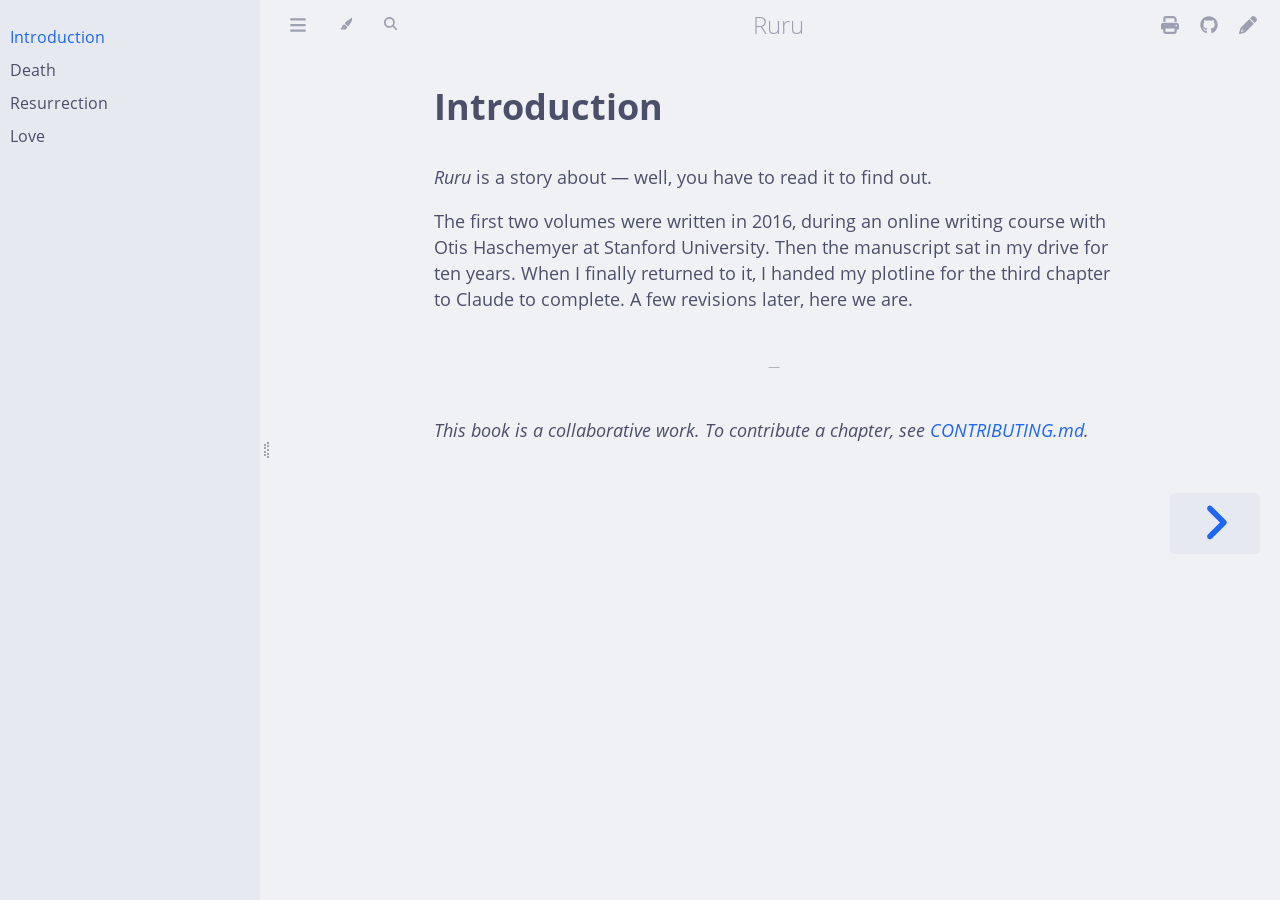
==== index.html @ 87d6f7c5 "deploy: f90e34acd5d68b98cb6a30fff633717a857405fe" ====
<!DOCTYPE HTML>
<html lang="en" class="latte sidebar-visible" dir="ltr">
    <head>
        <!-- Book generated using mdBook -->
        <meta charset="UTF-8">
        <title>Introduction - Ruru</title>


        <!-- Custom HTML head -->

        <meta name="description" content="">
        <meta name="viewport" content="width=device-width, initial-scale=1">
        <meta name="theme-color" content="#ffffff">

        <link rel="icon" href="favicon-de23e50b.svg">
        <link rel="shortcut icon" href="favicon-8114d1fc.png">
        <link rel="stylesheet" href="css/variables-8adf115d.css">
        <link rel="stylesheet" href="css/general-2459343d.css">
        <link rel="stylesheet" href="css/chrome-ae938929.css">
        <link rel="stylesheet" href="css/print-9e4910d8.css" media="print">

        <!-- Fonts -->
        <link rel="stylesheet" href="fonts/fonts-9644e21d.css">

        <!-- Highlight.js Stylesheets -->
        <link rel="stylesheet" id="mdbook-highlight-css" href="highlight-493f70e1.css">
        <link rel="stylesheet" id="mdbook-tomorrow-night-css" href="tomorrow-night-4c0ae647.css">
        <link rel="stylesheet" id="mdbook-ayu-highlight-css" href="ayu-highlight-3fdfc3ac.css">

        <!-- Custom theme stylesheets -->
        <link rel="stylesheet" href="theme/catppuccin-e08be6a9.css">
        <link rel="stylesheet" href="theme/custom-34d95c04.css">


        <!-- Provide site root and default themes to javascript -->
        <script>
            const path_to_root = "";
            const default_light_theme = "latte";
            const default_dark_theme = "macchiato";
            window.path_to_searchindex_js = "searchindex-35a33f25.js";
        </script>
        <!-- Start loading toc.js asap -->
        <script src="toc-f40bea7d.js"></script>
    </head>
    <body>
    <div id="mdbook-help-container">
        <div id="mdbook-help-popup">
            <h2 class="mdbook-help-title">Keyboard shortcuts</h2>
            <div>
                <p>Press <kbd>←</kbd> or <kbd>→</kbd> to navigate between chapters</p>
                <p>Press <kbd>S</kbd> or <kbd>/</kbd> to search in the book</p>
                <p>Press <kbd>?</kbd> to show this help</p>
                <p>Press <kbd>Esc</kbd> to hide this help</p>
            </div>
        </div>
    </div>
    <div id="mdbook-body-container">
        <!-- Work around some values being stored in localStorage wrapped in quotes -->
        <script>
            try {
                let theme = localStorage.getItem('mdbook-theme');
                let sidebar = localStorage.getItem('mdbook-sidebar');

                if (theme.startsWith('"') && theme.endsWith('"')) {
                    localStorage.setItem('mdbook-theme', theme.slice(1, theme.length - 1));
                }

                if (sidebar.startsWith('"') && sidebar.endsWith('"')) {
                    localStorage.setItem('mdbook-sidebar', sidebar.slice(1, sidebar.length - 1));
                }
            } catch (e) { }
        </script>

        <!-- Set the theme before any content is loaded, prevents flash -->
        <script>
            const default_theme = window.matchMedia("(prefers-color-scheme: dark)").matches ? default_dark_theme : default_light_theme;
            let theme;
            try { theme = localStorage.getItem('mdbook-theme'); } catch(e) { }
            if (theme === null || theme === undefined) { theme = default_theme; }
            const html = document.documentElement;
            html.classList.remove('latte')
            html.classList.add(theme);
            html.classList.add("js");
        </script>

        <input type="checkbox" id="mdbook-sidebar-toggle-anchor" class="hidden">

        <!-- Hide / unhide sidebar before it is displayed -->
        <script>
            let sidebar = null;
            const sidebar_toggle = document.getElementById("mdbook-sidebar-toggle-anchor");
            if (document.body.clientWidth >= 1080) {
                try { sidebar = localStorage.getItem('mdbook-sidebar'); } catch(e) { }
                sidebar = sidebar || 'visible';
            } else {
                sidebar = 'hidden';
                sidebar_toggle.checked = false;
            }
            if (sidebar === 'visible') {
                sidebar_toggle.checked = true;
            } else {
                html.classList.remove('sidebar-visible');
            }
        </script>

        <nav id="mdbook-sidebar" class="sidebar" aria-label="Table of contents">
            <!-- populated by js -->
            <mdbook-sidebar-scrollbox class="sidebar-scrollbox"></mdbook-sidebar-scrollbox>
            <noscript>
                <iframe class="sidebar-iframe-outer" src="toc.html"></iframe>
            </noscript>
            <div id="mdbook-sidebar-resize-handle" class="sidebar-resize-handle">
                <div class="sidebar-resize-indicator"></div>
            </div>
        </nav>

        <div id="mdbook-page-wrapper" class="page-wrapper">

            <div class="page">
                <div id="mdbook-menu-bar-hover-placeholder"></div>
                <div id="mdbook-menu-bar" class="menu-bar sticky">
                    <div class="left-buttons">
                        <label id="mdbook-sidebar-toggle" class="icon-button" for="mdbook-sidebar-toggle-anchor" title="Toggle Table of Contents" aria-label="Toggle Table of Contents" aria-controls="mdbook-sidebar">
                            <span class=fa-svg><svg xmlns="http://www.w3.org/2000/svg" viewBox="0 0 448 512"><!--! Font Awesome Free 6.2.0 by @fontawesome - https://fontawesome.com License - https://fontawesome.com/license/free (Icons: CC BY 4.0, Fonts: SIL OFL 1.1, Code: MIT License) Copyright 2022 Fonticons, Inc. --><path d="M0 96C0 78.3 14.3 64 32 64H416c17.7 0 32 14.3 32 32s-14.3 32-32 32H32C14.3 128 0 113.7 0 96zM0 256c0-17.7 14.3-32 32-32H416c17.7 0 32 14.3 32 32s-14.3 32-32 32H32c-17.7 0-32-14.3-32-32zM448 416c0 17.7-14.3 32-32 32H32c-17.7 0-32-14.3-32-32s14.3-32 32-32H416c17.7 0 32 14.3 32 32z"/></svg></span>
                        </label>
                        <button id="mdbook-theme-toggle" class="icon-button" type="button" title="Change theme" aria-label="Change theme" aria-haspopup="true" aria-expanded="false" aria-controls="mdbook-theme-list">
                            <span class=fa-svg><svg xmlns="http://www.w3.org/2000/svg" viewBox="0 0 576 512"><!--! Font Awesome Free 6.2.0 by @fontawesome - https://fontawesome.com License - https://fontawesome.com/license/free (Icons: CC BY 4.0, Fonts: SIL OFL 1.1, Code: MIT License) Copyright 2022 Fonticons, Inc. --><path d="M371.3 367.1c27.3-3.9 51.9-19.4 67.2-42.9L600.2 74.1c12.6-19.5 9.4-45.3-7.6-61.2S549.7-4.4 531.1 9.6L294.4 187.2c-24 18-38.2 46.1-38.4 76.1L371.3 367.1zm-19.6 25.4l-116-104.4C175.9 290.3 128 339.6 128 400c0 3.9 .2 7.8 .6 11.6c1.8 17.5-10.2 36.4-27.8 36.4H96c-17.7 0-32 14.3-32 32s14.3 32 32 32H240c61.9 0 112-50.1 112-112c0-2.5-.1-5-.2-7.5z"/></svg></span>
                        </button>
                        <ul id="mdbook-theme-list" class="theme-popup" aria-label="Themes" role="menu">
                            <li role="none"><button role="menuitem" class="theme" id="mdbook-theme-default_theme">Auto</button></li>
                            <li role="none"><button role="menuitem" class="theme" id="mdbook-theme-light">Light</button></li>
                            <li role="none"><button role="menuitem" class="theme" id="mdbook-theme-rust">Rust</button></li>
                            <li role="none"><button role="menuitem" class="theme" id="mdbook-theme-coal">Coal</button></li>
                            <li role="none"><button role="menuitem" class="theme" id="mdbook-theme-navy">Navy</button></li>
                            <li role="none"><button role="menuitem" class="theme" id="mdbook-theme-ayu">Ayu</button></li>
                        </ul>
                        <button id="mdbook-search-toggle" class="icon-button" type="button" title="Search (`/`)" aria-label="Toggle Searchbar" aria-expanded="false" aria-keyshortcuts="/ s" aria-controls="mdbook-searchbar">
                            <span class=fa-svg><svg xmlns="http://www.w3.org/2000/svg" viewBox="0 0 512 512"><!--! Font Awesome Free 6.2.0 by @fontawesome - https://fontawesome.com License - https://fontawesome.com/license/free (Icons: CC BY 4.0, Fonts: SIL OFL 1.1, Code: MIT License) Copyright 2022 Fonticons, Inc. --><path d="M416 208c0 45.9-14.9 88.3-40 122.7L502.6 457.4c12.5 12.5 12.5 32.8 0 45.3s-32.8 12.5-45.3 0L330.7 376c-34.4 25.2-76.8 40-122.7 40C93.1 416 0 322.9 0 208S93.1 0 208 0S416 93.1 416 208zM208 352c79.5 0 144-64.5 144-144s-64.5-144-144-144S64 128.5 64 208s64.5 144 144 144z"/></svg></span>
                        </button>
                    </div>

                    <h1 class="menu-title">Ruru</h1>

                    <div class="right-buttons">
                        <a href="print.html" title="Print this book" aria-label="Print this book">
                            <span class=fa-svg id="print-button"><svg xmlns="http://www.w3.org/2000/svg" viewBox="0 0 512 512"><!--! Font Awesome Free 6.2.0 by @fontawesome - https://fontawesome.com License - https://fontawesome.com/license/free (Icons: CC BY 4.0, Fonts: SIL OFL 1.1, Code: MIT License) Copyright 2022 Fonticons, Inc. --><path d="M128 0C92.7 0 64 28.7 64 64v96h64V64H354.7L384 93.3V160h64V93.3c0-17-6.7-33.3-18.7-45.3L400 18.7C388 6.7 371.7 0 354.7 0H128zM384 352v32 64H128V384 368 352H384zm64 32h32c17.7 0 32-14.3 32-32V256c0-35.3-28.7-64-64-64H64c-35.3 0-64 28.7-64 64v96c0 17.7 14.3 32 32 32H64v64c0 35.3 28.7 64 64 64H384c35.3 0 64-28.7 64-64V384zm-16-88c-13.3 0-24-10.7-24-24s10.7-24 24-24s24 10.7 24 24s-10.7 24-24 24z"/></svg></span>
                        </a>
                        <a href="https://github.com/qablet/ruru" title="Git repository" aria-label="Git repository">
                            <span class=fa-svg><svg xmlns="http://www.w3.org/2000/svg" viewBox="0 0 496 512"><!--! Font Awesome Free 6.2.0 by @fontawesome - https://fontawesome.com License - https://fontawesome.com/license/free (Icons: CC BY 4.0, Fonts: SIL OFL 1.1, Code: MIT License) Copyright 2022 Fonticons, Inc. --><path d="M165.9 397.4c0 2-2.3 3.6-5.2 3.6-3.3.3-5.6-1.3-5.6-3.6 0-2 2.3-3.6 5.2-3.6 3-.3 5.6 1.3 5.6 3.6zm-31.1-4.5c-.7 2 1.3 4.3 4.3 4.9 2.6 1 5.6 0 6.2-2s-1.3-4.3-4.3-5.2c-2.6-.7-5.5.3-6.2 2.3zm44.2-1.7c-2.9.7-4.9 2.6-4.6 4.9.3 2 2.9 3.3 5.9 2.6 2.9-.7 4.9-2.6 4.6-4.6-.3-1.9-3-3.2-5.9-2.9zM244.8 8C106.1 8 0 113.3 0 252c0 110.9 69.8 205.8 169.5 239.2 12.8 2.3 17.3-5.6 17.3-12.1 0-6.2-.3-40.4-.3-61.4 0 0-70 15-84.7-29.8 0 0-11.4-29.1-27.8-36.6 0 0-22.9-15.7 1.6-15.4 0 0 24.9 2 38.6 25.8 21.9 38.6 58.6 27.5 72.9 20.9 2.3-16 8.8-27.1 16-33.7-55.9-6.2-112.3-14.3-112.3-110.5 0-27.5 7.6-41.3 23.6-58.9-2.6-6.5-11.1-33.3 2.6-67.9 20.9-6.5 69 27 69 27 20-5.6 41.5-8.5 62.8-8.5s42.8 2.9 62.8 8.5c0 0 48.1-33.6 69-27 13.7 34.7 5.2 61.4 2.6 67.9 16 17.7 25.8 31.5 25.8 58.9 0 96.5-58.9 104.2-114.8 110.5 9.2 7.9 17 22.9 17 46.4 0 33.7-.3 75.4-.3 83.6 0 6.5 4.6 14.4 17.3 12.1C428.2 457.8 496 362.9 496 252 496 113.3 383.5 8 244.8 8zM97.2 352.9c-1.3 1-1 3.3.7 5.2 1.6 1.6 3.9 2.3 5.2 1 1.3-1 1-3.3-.7-5.2-1.6-1.6-3.9-2.3-5.2-1zm-10.8-8.1c-.7 1.3.3 2.9 2.3 3.9 1.6 1 3.6.7 4.3-.7.7-1.3-.3-2.9-2.3-3.9-2-.6-3.6-.3-4.3.7zm32.4 35.6c-1.6 1.3-1 4.3 1.3 6.2 2.3 2.3 5.2 2.6 6.5 1 1.3-1.3.7-4.3-1.3-6.2-2.2-2.3-5.2-2.6-6.5-1zm-11.4-14.7c-1.6 1-1.6 3.6 0 5.9 1.6 2.3 4.3 3.3 5.6 2.3 1.6-1.3 1.6-3.9 0-6.2-1.4-2.3-4-3.3-5.6-2z"/></svg></span>
                        </a>
                        <a href="https://github.com/qablet/ruru/edit/main/src/introduction.md" title="Suggest an edit" aria-label="Suggest an edit" rel="edit">
                            <span class=fa-svg id="git-edit-button"><svg xmlns="http://www.w3.org/2000/svg" viewBox="0 0 512 512"><!--! Font Awesome Free 6.2.0 by @fontawesome - https://fontawesome.com License - https://fontawesome.com/license/free (Icons: CC BY 4.0, Fonts: SIL OFL 1.1, Code: MIT License) Copyright 2022 Fonticons, Inc. --><path d="M421.7 220.3l-11.3 11.3-22.6 22.6-205 205c-6.6 6.6-14.8 11.5-23.8 14.1L30.8 511c-8.4 2.5-17.5 .2-23.7-6.1S-1.5 489.7 1 481.2L38.7 353.1c2.6-9 7.5-17.2 14.1-23.8l205-205 22.6-22.6 11.3-11.3 33.9 33.9 62.1 62.1 33.9 33.9zM96 353.9l-9.3 9.3c-.9 .9-1.6 2.1-2 3.4l-25.3 86 86-25.3c1.3-.4 2.5-1.1 3.4-2l9.3-9.3H112c-8.8 0-16-7.2-16-16V353.9zM453.3 19.3l39.4 39.4c25 25 25 65.5 0 90.5l-14.5 14.5-22.6 22.6-11.3 11.3-33.9-33.9-62.1-62.1L314.3 67.7l11.3-11.3 22.6-22.6 14.5-14.5c25-25 65.5-25 90.5 0z"/></svg></span>
                        </a>

                    </div>
                </div>

                <div id="mdbook-search-wrapper" class="hidden">
                    <form id="mdbook-searchbar-outer" class="searchbar-outer">
                        <div class="search-wrapper">
                            <input type="search" id="mdbook-searchbar" name="searchbar" placeholder="Search this book ..." aria-controls="mdbook-searchresults-outer" aria-describedby="searchresults-header">
                            <div class="spinner-wrapper">
                                <span class=fa-svg id="fa-spin"><svg xmlns="http://www.w3.org/2000/svg" viewBox="0 0 512 512"><!--! Font Awesome Free 6.2.0 by @fontawesome - https://fontawesome.com License - https://fontawesome.com/license/free (Icons: CC BY 4.0, Fonts: SIL OFL 1.1, Code: MIT License) Copyright 2022 Fonticons, Inc. --><path d="M304 48c0-26.5-21.5-48-48-48s-48 21.5-48 48s21.5 48 48 48s48-21.5 48-48zm0 416c0-26.5-21.5-48-48-48s-48 21.5-48 48s21.5 48 48 48s48-21.5 48-48zM48 304c26.5 0 48-21.5 48-48s-21.5-48-48-48s-48 21.5-48 48s21.5 48 48 48zm464-48c0-26.5-21.5-48-48-48s-48 21.5-48 48s21.5 48 48 48s48-21.5 48-48zM142.9 437c18.7-18.7 18.7-49.1 0-67.9s-49.1-18.7-67.9 0s-18.7 49.1 0 67.9s49.1 18.7 67.9 0zm0-294.2c18.7-18.7 18.7-49.1 0-67.9S93.7 56.2 75 75s-18.7 49.1 0 67.9s49.1 18.7 67.9 0zM369.1 437c18.7 18.7 49.1 18.7 67.9 0s18.7-49.1 0-67.9s-49.1-18.7-67.9 0s-18.7 49.1 0 67.9z"/></svg></span>
                            </div>
                        </div>
                    </form>
                    <div id="mdbook-searchresults-outer" class="searchresults-outer hidden">
                        <div id="mdbook-searchresults-header" class="searchresults-header"></div>
                        <ul id="mdbook-searchresults">
                        </ul>
                    </div>
                </div>

                <!-- Apply ARIA attributes after the sidebar and the sidebar toggle button are added to the DOM -->
                <script>
                    document.getElementById('mdbook-sidebar-toggle').setAttribute('aria-expanded', sidebar === 'visible');
                    document.getElementById('mdbook-sidebar').setAttribute('aria-hidden', sidebar !== 'visible');
                    Array.from(document.querySelectorAll('#mdbook-sidebar a')).forEach(function(link) {
                        link.setAttribute('tabIndex', sidebar === 'visible' ? 0 : -1);
                    });
                </script>

                <div id="mdbook-content" class="content">
                    <main>
                        <h1 id="introduction"><a class="header" href="#introduction">Introduction</a></h1>
<p><em>Ruru</em> is a story about — well, you have to read it to find out.</p>
<p>The first two volumes were written in 2016, during an online writing course with Otis Haschemyer at Stanford University. Then the manuscript sat in my drive for ten years. When I finally returned to it, I handed my plotline for the third chapter to Claude to complete. A few revisions later, here we are.</p>
<hr>
<p><em>This book is a collaborative work. To contribute a chapter, see <a href="https://github.com/qablet/ruru/blob/main/CONTRIBUTING.md">CONTRIBUTING.md</a>.</em></p>

                    </main>

                    <nav class="nav-wrapper" aria-label="Page navigation">
                        <!-- Mobile navigation buttons -->

                            <a rel="next prefetch" href="chapter_1.html" class="mobile-nav-chapters next" title="Next chapter" aria-label="Next chapter" aria-keyshortcuts="Right">
                                <span class=fa-svg><svg xmlns="http://www.w3.org/2000/svg" viewBox="0 0 320 512"><!--! Font Awesome Free 6.2.0 by @fontawesome - https://fontawesome.com License - https://fontawesome.com/license/free (Icons: CC BY 4.0, Fonts: SIL OFL 1.1, Code: MIT License) Copyright 2022 Fonticons, Inc. --><path d="M278.6 233.4c12.5 12.5 12.5 32.8 0 45.3l-160 160c-12.5 12.5-32.8 12.5-45.3 0s-12.5-32.8 0-45.3L210.7 256 73.4 118.6c-12.5-12.5-12.5-32.8 0-45.3s32.8-12.5 45.3 0l160 160z"/></svg></span>
                            </a>

                        <div style="clear: both"></div>
                    </nav>
                </div>
            </div>

            <nav class="nav-wide-wrapper" aria-label="Page navigation">

                    <a rel="next prefetch" href="chapter_1.html" class="nav-chapters next" title="Next chapter" aria-label="Next chapter" aria-keyshortcuts="Right">
                        <span class=fa-svg><svg xmlns="http://www.w3.org/2000/svg" viewBox="0 0 320 512"><!--! Font Awesome Free 6.2.0 by @fontawesome - https://fontawesome.com License - https://fontawesome.com/license/free (Icons: CC BY 4.0, Fonts: SIL OFL 1.1, Code: MIT License) Copyright 2022 Fonticons, Inc. --><path d="M278.6 233.4c12.5 12.5 12.5 32.8 0 45.3l-160 160c-12.5 12.5-32.8 12.5-45.3 0s-12.5-32.8 0-45.3L210.7 256 73.4 118.6c-12.5-12.5-12.5-32.8 0-45.3s32.8-12.5 45.3 0l160 160z"/></svg></span>
                    </a>
            </nav>

        </div>

        <template id=fa-eye><span class=fa-svg><svg xmlns="http://www.w3.org/2000/svg" viewBox="0 0 576 512"><!--! Font Awesome Free 6.2.0 by @fontawesome - https://fontawesome.com License - https://fontawesome.com/license/free (Icons: CC BY 4.0, Fonts: SIL OFL 1.1, Code: MIT License) Copyright 2022 Fonticons, Inc. --><path d="M288 32c-80.8 0-145.5 36.8-192.6 80.6C48.6 156 17.3 208 2.5 243.7c-3.3 7.9-3.3 16.7 0 24.6C17.3 304 48.6 356 95.4 399.4C142.5 443.2 207.2 480 288 480s145.5-36.8 192.6-80.6c46.8-43.5 78.1-95.4 93-131.1c3.3-7.9 3.3-16.7 0-24.6c-14.9-35.7-46.2-87.7-93-131.1C433.5 68.8 368.8 32 288 32zM432 256c0 79.5-64.5 144-144 144s-144-64.5-144-144s64.5-144 144-144s144 64.5 144 144zM288 192c0 35.3-28.7 64-64 64c-11.5 0-22.3-3-31.6-8.4c-.2 2.8-.4 5.5-.4 8.4c0 53 43 96 96 96s96-43 96-96s-43-96-96-96c-2.8 0-5.6 .1-8.4 .4c5.3 9.3 8.4 20.1 8.4 31.6z"/></svg></span></template>
        <template id=fa-eye-slash><span class=fa-svg><svg xmlns="http://www.w3.org/2000/svg" viewBox="0 0 640 512"><!--! Font Awesome Free 6.2.0 by @fontawesome - https://fontawesome.com License - https://fontawesome.com/license/free (Icons: CC BY 4.0, Fonts: SIL OFL 1.1, Code: MIT License) Copyright 2022 Fonticons, Inc. --><path d="M38.8 5.1C28.4-3.1 13.3-1.2 5.1 9.2S-1.2 34.7 9.2 42.9l592 464c10.4 8.2 25.5 6.3 33.7-4.1s6.3-25.5-4.1-33.7L525.6 386.7c39.6-40.6 66.4-86.1 79.9-118.4c3.3-7.9 3.3-16.7 0-24.6c-14.9-35.7-46.2-87.7-93-131.1C465.5 68.8 400.8 32 320 32c-68.2 0-125 26.3-169.3 60.8L38.8 5.1zM223.1 149.5C248.6 126.2 282.7 112 320 112c79.5 0 144 64.5 144 144c0 24.9-6.3 48.3-17.4 68.7L408 294.5c5.2-11.8 8-24.8 8-38.5c0-53-43-96-96-96c-2.8 0-5.6 .1-8.4 .4c5.3 9.3 8.4 20.1 8.4 31.6c0 10.2-2.4 19.8-6.6 28.3l-90.3-70.8zm223.1 298L373 389.9c-16.4 6.5-34.3 10.1-53 10.1c-79.5 0-144-64.5-144-144c0-6.9 .5-13.6 1.4-20.2L83.1 161.5C60.3 191.2 44 220.8 34.5 243.7c-3.3 7.9-3.3 16.7 0 24.6c14.9 35.7 46.2 87.7 93 131.1C174.5 443.2 239.2 480 320 480c47.8 0 89.9-12.9 126.2-32.5z"/></svg></span></template>
        <template id=fa-copy><span class=fa-svg><svg xmlns="http://www.w3.org/2000/svg" viewBox="0 0 512 512"><!--! Font Awesome Free 6.2.0 by @fontawesome - https://fontawesome.com License - https://fontawesome.com/license/free (Icons: CC BY 4.0, Fonts: SIL OFL 1.1, Code: MIT License) Copyright 2022 Fonticons, Inc. --><path d="M502.6 70.63l-61.25-61.25C435.4 3.371 427.2 0 418.7 0H255.1c-35.35 0-64 28.66-64 64l.0195 256C192 355.4 220.7 384 256 384h192c35.2 0 64-28.8 64-64V93.25C512 84.77 508.6 76.63 502.6 70.63zM464 320c0 8.836-7.164 16-16 16H255.1c-8.838 0-16-7.164-16-16L239.1 64.13c0-8.836 7.164-16 16-16h128L384 96c0 17.67 14.33 32 32 32h47.1V320zM272 448c0 8.836-7.164 16-16 16H63.1c-8.838 0-16-7.164-16-16L47.98 192.1c0-8.836 7.164-16 16-16H160V128H63.99c-35.35 0-64 28.65-64 64l.0098 256C.002 483.3 28.66 512 64 512h192c35.2 0 64-28.8 64-64v-32h-47.1L272 448z"/></svg></span></template>
        <template id=fa-play><span class=fa-svg><svg xmlns="http://www.w3.org/2000/svg" viewBox="0 0 384 512"><!--! Font Awesome Free 6.2.0 by @fontawesome - https://fontawesome.com License - https://fontawesome.com/license/free (Icons: CC BY 4.0, Fonts: SIL OFL 1.1, Code: MIT License) Copyright 2022 Fonticons, Inc. --><path d="M73 39c-14.8-9.1-33.4-9.4-48.5-.9S0 62.6 0 80V432c0 17.4 9.4 33.4 24.5 41.9s33.7 8.1 48.5-.9L361 297c14.3-8.7 23-24.2 23-41s-8.7-32.2-23-41L73 39z"/></svg></span></template>
        <template id=fa-clock-rotate-left><span class=fa-svg><svg xmlns="http://www.w3.org/2000/svg" viewBox="0 0 512 512"><!--! Font Awesome Free 6.2.0 by @fontawesome - https://fontawesome.com License - https://fontawesome.com/license/free (Icons: CC BY 4.0, Fonts: SIL OFL 1.1, Code: MIT License) Copyright 2022 Fonticons, Inc. --><path d="M75 75L41 41C25.9 25.9 0 36.6 0 57.9V168c0 13.3 10.7 24 24 24H134.1c21.4 0 32.1-25.9 17-41l-30.8-30.8C155 85.5 203 64 256 64c106 0 192 86 192 192s-86 192-192 192c-40.8 0-78.6-12.7-109.7-34.4c-14.5-10.1-34.4-6.6-44.6 7.9s-6.6 34.4 7.9 44.6C151.2 495 201.7 512 256 512c141.4 0 256-114.6 256-256S397.4 0 256 0C185.3 0 121.3 28.7 75 75zm181 53c-13.3 0-24 10.7-24 24V256c0 6.4 2.5 12.5 7 17l72 72c9.4 9.4 24.6 9.4 33.9 0s9.4-24.6 0-33.9l-65-65V152c0-13.3-10.7-24-24-24z"/></svg></span></template>



        <script>
            window.playground_copyable = true;
        </script>


        <script src="elasticlunr-ef4e11c1.min.js"></script>
        <script src="mark-09e88c2c.min.js"></script>
        <script src="searcher-c2a407aa.js"></script>

        <script src="clipboard-1626706a.min.js"></script>
        <script src="highlight-abc7f01d.js"></script>
        <script src="book-a0b12cfe.js"></script>

        <!-- Custom JS scripts -->



    </div>
    </body>
</html>
---- css/variables-8adf115d.css ----
/* Globals */

:root {
    --sidebar-target-width: 300px;
    --sidebar-width: min(var(--sidebar-target-width), 80vw);
    --sidebar-resize-indicator-width: 8px;
    --sidebar-resize-indicator-space: 2px;
    --page-padding: 15px;
    --content-max-width: 750px;
    --menu-bar-height: 50px;
    --mono-font: "Source Code Pro", Consolas, "Ubuntu Mono", Menlo, "DejaVu Sans Mono", monospace, monospace;
    --code-font-size: 0.875em; /* please adjust the ace font size accordingly in editor.js */
    --searchbar-margin-block-start: 5px;
}

/* Themes */

.ayu {
    --bg: hsl(210, 25%, 8%);
    --fg: #c5c5c5;

    --sidebar-bg: #14191f;
    --sidebar-fg: #c8c9db;
    --sidebar-non-existant: #5c6773;
    --sidebar-active: #ffb454;
    --sidebar-spacer: #2d334f;

    --scrollbar: var(--sidebar-fg);

    --icons: #737480;
    --icons-hover: #b7b9cc;

    --links: #0096cf;

    --inline-code-color: #ffb454;

    --theme-popup-bg: #14191f;
    --theme-popup-border: #5c6773;
    --theme-hover: #191f26;

    --quote-bg: hsl(226, 15%, 17%);
    --quote-border: hsl(226, 15%, 22%);

    --warning-border: #ff8e00;

    --table-border-color: hsl(210, 25%, 13%);
    --table-header-bg: hsl(210, 25%, 28%);
    --table-alternate-bg: hsl(210, 25%, 11%);

    --searchbar-border-color: #848484;
    --searchbar-bg: #424242;
    --searchbar-fg: #fff;
    --searchbar-shadow-color: #d4c89f;
    --searchresults-header-fg: #666;
    --searchresults-border-color: #888;
    --searchresults-li-bg: #252932;
    --search-mark-bg: #e3b171;

    --color-scheme: dark;

    /* Same as `--icons` */
    --copy-button-filter: invert(45%) sepia(6%) saturate(621%) hue-rotate(198deg) brightness(99%) contrast(85%);
    /* Same as `--sidebar-active` */
    --copy-button-filter-hover: invert(68%) sepia(55%) saturate(531%) hue-rotate(341deg) brightness(104%) contrast(101%);

    --footnote-highlight: #2668a6;

    --overlay-bg: rgba(33, 40, 48, 0.4);

    --blockquote-note-color: #74b9ff;
    --blockquote-tip-color: #09ca09;
    --blockquote-important-color: #d3abff;
    --blockquote-warning-color: #f0b72f;
    --blockquote-caution-color: #f21424;

    --sidebar-header-border-color: #c18639;
}

.coal {
    --bg: hsl(200, 7%, 8%);
    --fg: #98a3ad;

    --sidebar-bg: #292c2f;
    --sidebar-fg: #a1adb8;
    --sidebar-non-existant: #505254;
    --sidebar-active: #3473ad;
    --sidebar-spacer: #393939;

    --scrollbar: var(--sidebar-fg);

    --icons: #43484d;
    --icons-hover: #b3c0cc;

    --links: #2b79a2;

    --inline-code-color: #c5c8c6;

    --theme-popup-bg: #141617;
    --theme-popup-border: #43484d;
    --theme-hover: #1f2124;

    --quote-bg: hsl(234, 21%, 18%);
    --quote-border: hsl(234, 21%, 23%);

    --warning-border: #ff8e00;

    --table-border-color: hsl(200, 7%, 13%);
    --table-header-bg: hsl(200, 7%, 28%);
    --table-alternate-bg: hsl(200, 7%, 11%);

    --searchbar-border-color: #aaa;
    --searchbar-bg: #b7b7b7;
    --searchbar-fg: #000;
    --searchbar-shadow-color: #aaa;
    --searchresults-header-fg: #666;
    --searchresults-border-color: #98a3ad;
    --searchresults-li-bg: #2b2b2f;
    --search-mark-bg: #355c7d;

    --color-scheme: dark;

    /* Same as `--icons` */
    --copy-button-filter: invert(26%) sepia(8%) saturate(575%) hue-rotate(169deg) brightness(87%) contrast(82%);
    /* Same as `--sidebar-active` */
    --copy-button-filter-hover: invert(36%) sepia(70%) saturate(503%) hue-rotate(167deg) brightness(98%) contrast(89%);

    --footnote-highlight: #4079ae;

    --overlay-bg: rgba(33, 40, 48, 0.4);

    --blockquote-note-color: #4493f8;
    --blockquote-tip-color: #08ae08;
    --blockquote-important-color: #ab7df8;
    --blockquote-warning-color: #d29922;
    --blockquote-caution-color: #d91b29;

    --sidebar-header-border-color: #3473ad;
}

.light, html:not(.js) {
    --bg: hsl(0, 0%, 100%);
    --fg: hsl(0, 0%, 0%);

    --sidebar-bg: #fafafa;
    --sidebar-fg: hsl(0, 0%, 0%);
    --sidebar-non-existant: #aaaaaa;
    --sidebar-active: #1f1fff;
    --sidebar-spacer: #f4f4f4;

    --scrollbar: #8F8F8F;

    --icons: #747474;
    --icons-hover: #000000;

    --links: #20609f;

    --inline-code-color: #301900;

    --theme-popup-bg: #fafafa;
    --theme-popup-border: #cccccc;
    --theme-hover: #e6e6e6;

    --quote-bg: hsl(197, 37%, 96%);
    --quote-border: hsl(197, 37%, 91%);

    --warning-border: #ff8e00;

    --table-border-color: hsl(0, 0%, 95%);
    --table-header-bg: hsl(0, 0%, 80%);
    --table-alternate-bg: hsl(0, 0%, 97%);

    --searchbar-border-color: #aaa;
    --searchbar-bg: #fafafa;
    --searchbar-fg: #000;
    --searchbar-shadow-color: #aaa;
    --searchresults-header-fg: #666;
    --searchresults-border-color: #888;
    --searchresults-li-bg: #e4f2fe;
    --search-mark-bg: #a2cff5;

    --color-scheme: light;

    /* Same as `--icons` */
    --copy-button-filter: invert(45.49%);
    /* Same as `--sidebar-active` */
    --copy-button-filter-hover: invert(14%) sepia(93%) saturate(4250%) hue-rotate(243deg) brightness(99%) contrast(130%);

    --footnote-highlight: #7e7eff;

    --overlay-bg: rgba(200, 200, 205, 0.4);

    --blockquote-note-color: #0969da;
    --blockquote-tip-color: #008000;
    --blockquote-important-color: #8250df;
    --blockquote-warning-color: #9a6700;
    --blockquote-caution-color: #b52731;

    --sidebar-header-border-color: #6e6edb;
}

.navy {
    --bg: hsl(226, 23%, 11%);
    --fg: #bcbdd0;

    --sidebar-bg: #282d3f;
    --sidebar-fg: #c8c9db;
    --sidebar-non-existant: #505274;
    --sidebar-active: #2b79a2;
    --sidebar-spacer: #2d334f;

    --scrollbar: var(--sidebar-fg);

    --icons: #737480;
    --icons-hover: #b7b9cc;

    --links: #2b79a2;

    --inline-code-color: #c5c8c6;

    --theme-popup-bg: #161923;
    --theme-popup-border: #737480;
    --theme-hover: #282e40;

    --quote-bg: hsl(226, 15%, 17%);
    --quote-border: hsl(226, 15%, 22%);

    --warning-border: #ff8e00;

    --table-border-color: hsl(226, 23%, 16%);
    --table-header-bg: hsl(226, 23%, 31%);
    --table-alternate-bg: hsl(226, 23%, 14%);

    --searchbar-border-color: #aaa;
    --searchbar-bg: #aeaec6;
    --searchbar-fg: #000;
    --searchbar-shadow-color: #aaa;
    --searchresults-header-fg: #5f5f71;
    --searchresults-border-color: #5c5c68;
    --searchresults-li-bg: #242430;
    --search-mark-bg: #a2cff5;

    --color-scheme: dark;

    /* Same as `--icons` */
    --copy-button-filter: invert(51%) sepia(10%) saturate(393%) hue-rotate(198deg) brightness(86%) contrast(87%);
    /* Same as `--sidebar-active` */
    --copy-button-filter-hover: invert(46%) sepia(20%) saturate(1537%) hue-rotate(156deg) brightness(85%) contrast(90%);

    --footnote-highlight: #4079ae;

    --overlay-bg: rgba(33, 40, 48, 0.4);

    --blockquote-note-color: #4493f8;
    --blockquote-tip-color: #09ca09;
    --blockquote-important-color: #ab7df8;
    --blockquote-warning-color: #d29922;
    --blockquote-caution-color: #f21424;

    --sidebar-header-border-color: #2f6ab5;
}

.rust {
    --bg: hsl(60, 9%, 87%);
    --fg: #262625;

    --sidebar-bg: #3b2e2a;
    --sidebar-fg: #c8c9db;
    --sidebar-non-existant: #505254;
    --sidebar-active: #e69f67;
    --sidebar-spacer: #45373a;

    --scrollbar: var(--sidebar-fg);

    --icons: #737480;
    --icons-hover: #262625;

    --links: #2b79a2;

    --inline-code-color: #6e6b5e;

    --theme-popup-bg: #e1e1db;
    --theme-popup-border: #b38f6b;
    --theme-hover: #99908a;

    --quote-bg: hsl(60, 5%, 75%);
    --quote-border: hsl(60, 5%, 70%);

    --warning-border: #ff8e00;

    --table-border-color: hsl(60, 9%, 82%);
    --table-header-bg: #b3a497;
    --table-alternate-bg: hsl(60, 9%, 84%);

    --searchbar-border-color: #aaa;
    --searchbar-bg: #fafafa;
    --searchbar-fg: #000;
    --searchbar-shadow-color: #aaa;
    --searchresults-header-fg: #666;
    --searchresults-border-color: #888;
    --searchresults-li-bg: #dec2a2;
    --search-mark-bg: #e69f67;

    /* Same as `--icons` */
    --copy-button-filter: invert(51%) sepia(10%) saturate(393%) hue-rotate(198deg) brightness(86%) contrast(87%);
    /* Same as `--sidebar-active` */
    --copy-button-filter-hover: invert(77%) sepia(16%) saturate(1798%) hue-rotate(328deg) brightness(98%) contrast(83%);

    --footnote-highlight: #d3a17a;

    --overlay-bg: rgba(150, 150, 150, 0.25);

    --blockquote-note-color: #023b95;
    --blockquote-tip-color: #007700;
    --blockquote-important-color: #8250df;
    --blockquote-warning-color: #603700;
    --blockquote-caution-color: #aa1721;

    --sidebar-header-border-color: #8c391f;
}

@media (prefers-color-scheme: dark) {
    html:not(.js) {
        --bg: hsl(200, 7%, 8%);
        --fg: #98a3ad;

        --sidebar-bg: #292c2f;
        --sidebar-fg: #a1adb8;
        --sidebar-non-existant: #505254;
        --sidebar-active: #3473ad;
        --sidebar-spacer: #393939;

        --scrollbar: var(--sidebar-fg);

        --icons: #43484d;
        --icons-hover: #b3c0cc;

        --links: #2b79a2;

        --inline-code-color: #c5c8c6;

        --theme-popup-bg: #141617;
        --theme-popup-border: #43484d;
        --theme-hover: #1f2124;

        --quote-bg: hsl(234, 21%, 18%);
        --quote-border: hsl(234, 21%, 23%);

        --warning-border: #ff8e00;

        --table-border-color: hsl(200, 7%, 13%);
        --table-header-bg: hsl(200, 7%, 28%);
        --table-alternate-bg: hsl(200, 7%, 11%);

        --searchbar-border-color: #aaa;
        --searchbar-bg: #b7b7b7;
        --searchbar-fg: #000;
        --searchbar-shadow-color: #aaa;
        --searchresults-header-fg: #666;
        --searchresults-border-color: #98a3ad;
        --searchresults-li-bg: #2b2b2f;
        --search-mark-bg: #355c7d;

        --color-scheme: dark;

        /* Same as `--icons` */
        --copy-button-filter: invert(26%) sepia(8%) saturate(575%) hue-rotate(169deg) brightness(87%) contrast(82%);
        /* Same as `--sidebar-active` */
        --copy-button-filter-hover: invert(36%) sepia(70%) saturate(503%) hue-rotate(167deg) brightness(98%) contrast(89%);

        --footnote-highlight: #4079ae;

        --overlay-bg: rgba(33, 40, 48, 0.4);

        --blockquote-note-color: #4493f8;
        --blockquote-tip-color: #08ae08;
        --blockquote-important-color: #ab7df8;
        --blockquote-warning-color: #d29922;
        --blockquote-caution-color: #d91b29;

        --sidebar-header-border-color: #3473ad;
    }
}
---- css/general-2459343d.css ----
/* Base styles and content styles */

:root {
    /* Browser default font-size is 16px, this way 1 rem = 10px */
    font-size: 62.5%;
    color-scheme: var(--color-scheme);
}

html {
    font-family: "Open Sans", sans-serif;
    color: var(--fg);
    background-color: var(--bg);
    text-size-adjust: none;
    -webkit-text-size-adjust: none;
}

body {
    margin: 0;
    font-size: 1.6rem;
    overflow-x: hidden;
}

code {
    font-family: var(--mono-font) !important;
    font-size: var(--code-font-size);
    direction: ltr !important;
}

/* make long words/inline code not x overflow */
main {
    overflow-wrap: break-word;
}

/* make wide tables scroll if they overflow */
.table-wrapper {
    overflow-x: auto;
}

/* Don't change font size in headers. */
h1 code, h2 code, h3 code, h4 code, h5 code, h6 code {
    font-size: unset;
}

.left { float: left; }
.right { float: right; }
.boring { opacity: 0.6; }
.hide-boring .boring { display: none; }
.hidden { display: none !important; }

h2, h3 { margin-block-start: 2.5em; }
h4, h5 { margin-block-start: 2em; }

.header + .header h3,
.header + .header h4,
.header + .header h5 {
    margin-block-start: 1em;
}

h1:target::before,
h2:target::before,
h3:target::before,
h4:target::before,
h5:target::before,
h6:target::before,
dt:target::before {
    display: inline-block;
    content: "»";
    margin-inline-start: -30px;
    width: 30px;
}

/* This is broken on Safari as of version 14, but is fixed
   in Safari Technology Preview 117 which I think will be Safari 14.2.
   https://bugs.webkit.org/show_bug.cgi?id=218076
*/
:target {
    /* Safari does not support logical properties */
    scroll-margin-top: calc(var(--menu-bar-height) + 0.5em);
}

.page {
    outline: 0;
    padding: 0 var(--page-padding);
    margin-block-start: calc(0px - var(--menu-bar-height)); /* Compensate for the #mdbook-menu-bar-hover-placeholder */
}
.page-wrapper {
    box-sizing: border-box;
    background-color: var(--bg);
}
html:not(.js) .page-wrapper,
.js:not(.sidebar-resizing) .page-wrapper {
    transition: margin-left 0.3s ease, transform 0.3s ease; /* Animation: slide away */
}
[dir=rtl]:not(.js) .page-wrapper,
[dir=rtl].js:not(.sidebar-resizing) .page-wrapper {
    transition: margin-right 0.3s ease, transform 0.3s ease; /* Animation: slide away */
}

.content {
    overflow-y: auto;
    padding: 0 5px 50px 5px;
}
.content main {
    margin-inline-start: auto;
    margin-inline-end: auto;
    max-width: var(--content-max-width);
}
.content p { line-height: 1.45em; }
.content ol { line-height: 1.45em; }
.content ul { line-height: 1.45em; }
.content a { text-decoration: none; }
.content a:hover { text-decoration: underline; }
.content img, .content video { max-width: 100%; }
.content .header:link,
.content .header:visited {
    color: var(--fg);
}
.content .header:link,
.content .header:visited:hover {
    text-decoration: none;
}

table {
    margin: 0 auto;
    border-collapse: collapse;
}
table td {
    padding: 3px 20px;
    border: 1px var(--table-border-color) solid;
}
table thead {
    background: var(--table-header-bg);
}
table thead td {
    font-weight: 700;
    border: none;
}
table thead th {
    padding: 3px 20px;
}
table thead tr {
    border: 1px var(--table-header-bg) solid;
}
/* Alternate background colors for rows */
table tbody tr:nth-child(2n) {
    background: var(--table-alternate-bg);
}


blockquote {
    margin: 20px 0;
    padding: 0 20px;
    color: var(--fg);
    background-color: var(--quote-bg);
    border-block-start: .1em solid var(--quote-border);
    border-block-end: .1em solid var(--quote-border);
}

/* TODO: Remove .warning in a future version of mdbook, it is replaced by
blockquote tags. */
.warning {
    margin: 20px;
    padding: 0 20px;
    border-inline-start: 2px solid var(--warning-border);
}

.warning:before {
    position: absolute;
    width: 3rem;
    height: 3rem;
    margin-inline-start: calc(-1.5rem - 21px);
    content: "ⓘ";
    text-align: center;
    background-color: var(--bg);
    color: var(--warning-border);
    font-weight: bold;
    font-size: 2rem;
}

blockquote .warning:before {
    background-color: var(--quote-bg);
}

kbd {
    background-color: var(--table-border-color);
    border-radius: 4px;
    border: solid 1px var(--theme-popup-border);
    box-shadow: inset 0 -1px 0 var(--theme-hover);
    display: inline-block;
    font-size: var(--code-font-size);
    font-family: var(--mono-font);
    line-height: 10px;
    padding: 4px 5px;
    vertical-align: middle;
}

sup {
    /* Set the line-height for superscript and footnote references so that there
       isn't an awkward space appearing above lines that contain the footnote.

       See https://github.com/rust-lang/mdBook/pull/2443#discussion_r1813773583
       for an explanation.
    */
    line-height: 0;
}

.footnote-definition {
    font-size: 0.9em;
}
/* The default spacing for a list is a little too large. */
.footnote-definition ul,
.footnote-definition ol {
    padding-left: 20px;
}
.footnote-definition > li {
    /* Required to position the ::before target */
    position: relative;
}
.footnote-definition > li:target {
    scroll-margin-top: 50vh;
}
.footnote-reference:target {
    scroll-margin-top: 50vh;
}
/* Draws a border around the footnote (including the marker) when it is selected.
   TODO: If there are multiple linkbacks, highlight which one you just came
   from so you know which one to click.
*/
.footnote-definition > li:target::before {
    border: 2px solid var(--footnote-highlight);
    border-radius: 6px;
    position: absolute;
    top: -8px;
    right: -8px;
    bottom: -8px;
    left: -32px;
    pointer-events: none;
    content: "";
}
/* Pulses the footnote reference so you can quickly see where you left off reading.
   This could use some improvement.
*/
@media not (prefers-reduced-motion) {
    .footnote-reference:target  {
        animation: fn-highlight 0.8s;
        border-radius: 2px;
    }

    @keyframes fn-highlight {
        from {
            background-color: var(--footnote-highlight);
        }
    }
}

.tooltiptext {
    position: absolute;
    visibility: hidden;
    color: #fff;
    background-color: #333;
    transform: translateX(-50%); /* Center by moving tooltip 50% of its width left */
    left: -8px; /* Half of the width of the icon */
    top: -35px;
    font-size: 0.8em;
    text-align: center;
    border-radius: 6px;
    padding: 5px 8px;
    margin: 5px;
    z-index: 1000;
}
.tooltipped .tooltiptext {
    visibility: visible;
}

.chapter li.part-title {
    color: var(--sidebar-fg);
    margin: 5px 0px;
    font-weight: bold;
}

.result-no-output {
    font-style: italic;
}

.fa-svg svg {
    width: 1em;
    height: 1em;
    fill: currentColor;
    margin-bottom: -0.1em;
}

dt {
    font-weight: bold;
    margin-top: 0.5em;
    margin-bottom: 0.1em;
}

/* This uses a CSS counter to add numbers to definitions, but only if there is
 more than one definition. */
dl, dt {
    counter-reset: dd-counter;
}

/* When there is more than one definition, increment the counter. The first
selector selects the first definition, and the second one selects definitions
2 and beyond.*/
dd:has(+ dd), dd + dd {
    counter-increment: dd-counter;
    /* Use flex display to help with positioning the numbers when there is a p
    tag inside the definition. */
    display: flex;
    align-items: flex-start;
}

/* Shows the counter for definitions. The first selector selects the first
definition, and the second one selections definitions 2 and beyond.*/
dd:has(+ dd)::before, dd + dd::before  {
    content: counter(dd-counter) ". ";
    font-weight: 600;
    display: inline-block;
    margin-right: 0.5em;
}

dd > p {
    /* For loose definitions that have a p tag inside, don't add a bunch of
    space before the definition. */
    margin-top: 0;
}

/* Remove some excess space from the bottom. */
.blockquote-tag p:last-child {
    margin-bottom: 2px;
}

.blockquote-tag {
    /* Add some padding to make the vertical bar a little taller than the text.*/
    padding: 2px 0px 2px 20px;
    /* Add a solid color bar on the left side. */
    border-inline-start-style: solid;
    border-inline-start-width: 4px;
    /* Disable the background color from normal blockquotes . */
    background-color: inherit;
    /* Disable border blocks from blockquotes. */
    border-block-start: none;
    border-block-end: none;
}

.blockquote-tag-title svg {
    fill: currentColor;
    /* Add space between the icon and the title. */
    margin-right: 8px;
}

.blockquote-tag-note {
    border-inline-start-color: var(--blockquote-note-color);
}

.blockquote-tag-tip {
    border-inline-start-color: var(--blockquote-tip-color);
}

.blockquote-tag-important {
    border-inline-start-color: var(--blockquote-important-color);
}

.blockquote-tag-warning {
    border-inline-start-color: var(--blockquote-warning-color);
}

.blockquote-tag-caution {
    border-inline-start-color: var(--blockquote-caution-color);
}

.blockquote-tag-note .blockquote-tag-title {
    color: var(--blockquote-note-color);
}

.blockquote-tag-tip .blockquote-tag-title {
    color: var(--blockquote-tip-color);
}

.blockquote-tag-important .blockquote-tag-title {
    color: var(--blockquote-important-color);
}

.blockquote-tag-warning .blockquote-tag-title {
    color: var(--blockquote-warning-color);
}

.blockquote-tag-caution .blockquote-tag-title {
    color: var(--blockquote-caution-color);
}

.blockquote-tag-title {
    /* Slightly increase the weight for more emphasis. */
    font-weight: 600;
    /* Vertically center the icon with the text. */
    display: flex;
    align-items: center;
    /* Remove default large margins for a more compact display. */
    margin: 2px 0 8px 0;
}

.blockquote-tag-title .fa-svg {
    fill: currentColor;
    /* Add some space between the icon and the text. */
    margin-right: 8px;
}
---- css/chrome-ae938929.css ----
/* CSS for UI elements (a.k.a. chrome) */

html {
    scrollbar-color: var(--scrollbar) transparent;
}
#mdbook-searchresults a,
.content a:link,
a:visited,
a > .hljs {
    color: var(--links);
}

/*
    mdbook-body-container is necessary because mobile browsers don't seem to like
    overflow-x on the body tag when there is a <meta name="viewport"> tag.
*/
#mdbook-body-container {
    /*
        This is used when the sidebar pushes the body content off the side of
        the screen on small screens. Without it, dragging on mobile Safari
        will want to reposition the viewport in a weird way.
    */
    overflow-x: clip;
}

/* Menu Bar */

#mdbook-menu-bar,
#mdbook-menu-bar-hover-placeholder {
    z-index: 101;
    margin: auto calc(0px - var(--page-padding));
}
#mdbook-menu-bar {
    position: relative;
    display: flex;
    flex-wrap: wrap;
    background-color: var(--bg);
    border-block-end-color: var(--bg);
    border-block-end-width: 1px;
    border-block-end-style: solid;
}
#mdbook-menu-bar.sticky,
#mdbook-menu-bar-hover-placeholder:hover + #mdbook-menu-bar,
#mdbook-menu-bar:hover,
html.sidebar-visible #mdbook-menu-bar {
    position: -webkit-sticky;
    position: sticky;
    top: 0 !important;
}
#mdbook-menu-bar-hover-placeholder {
    position: sticky;
    position: -webkit-sticky;
    top: 0;
    height: var(--menu-bar-height);
}
#mdbook-menu-bar.bordered {
    border-block-end-color: var(--table-border-color);
}
#mdbook-menu-bar .fa-svg, #mdbook-menu-bar .icon-button {
    position: relative;
    padding: 0 8px;
    z-index: 10;
    line-height: var(--menu-bar-height);
    cursor: pointer;
    transition: color 0.5s;
}
@media only screen and (max-width: 420px) {
    #mdbook-menu-bar .fa-svg, #mdbook-menu-bar .icon-button {
        padding: 0 5px;
    }
}

.icon-button {
    border: none;
    background: none;
    padding: 0;
    color: inherit;
}
.icon-button .fa-svg {
    margin: 0;
}

.right-buttons {
    margin: 0 15px;
}
.right-buttons a {
    text-decoration: none;
}

.left-buttons {
    display: flex;
    margin: 0 5px;
}
html:not(.js) .left-buttons button {
    display: none;
}

.menu-title {
    display: inline-block;
    font-weight: 200;
    font-size: 2.4rem;
    line-height: var(--menu-bar-height);
    text-align: center;
    margin: 0;
    flex: 1;
    white-space: nowrap;
    overflow: hidden;
    text-overflow: ellipsis;
}
.menu-title {
    cursor: pointer;
}

.menu-bar,
.menu-bar:visited,
.nav-chapters,
.nav-chapters:visited,
.mobile-nav-chapters,
.mobile-nav-chapters:visited,
.menu-bar .icon-button,
.menu-bar a .fa-svg {
    color: var(--icons);
}

.menu-bar .fa-svg:hover,
.menu-bar .icon-button:hover,
.nav-chapters:hover,
.mobile-nav-chapters .fa-svg:hover {
    color: var(--icons-hover);
}

/* Nav Icons */

.nav-chapters {
    font-size: 2.5em;
    text-align: center;
    text-decoration: none;

    position: fixed;
    top: 0;
    bottom: 0;
    margin: 0;
    max-width: 150px;
    min-width: 90px;

    display: flex;
    justify-content: center;
    align-content: center;
    flex-direction: column;

    transition: color 0.5s, background-color 0.5s;
}

.nav-chapters:hover {
    text-decoration: none;
    background-color: var(--theme-hover);
    transition: background-color 0.15s, color 0.15s;
}

.nav-wrapper {
    margin-block-start: 50px;
    display: none;
}

.mobile-nav-chapters {
    font-size: 2.5em;
    text-align: center;
    text-decoration: none;
    width: 90px;
    border-radius: 5px;
    background-color: var(--sidebar-bg);
}

/* Only Firefox supports flow-relative values */
.previous { float: left; }
[dir=rtl] .previous { float: right; }

/* Only Firefox supports flow-relative values */
.next {
    float: right;
    right: var(--page-padding);
}
[dir=rtl] .next {
    float: left;
    right: unset;
    left: var(--page-padding);
}

@media only screen and (max-width: 1080px) {
    .nav-wide-wrapper { display: none; }
    .nav-wrapper { display: block; }
}

/* sidebar-visible */
@media only screen and (max-width: 1380px) {
    #mdbook-sidebar-toggle-anchor:checked ~ .page-wrapper .nav-wide-wrapper { display: none; }
    #mdbook-sidebar-toggle-anchor:checked ~ .page-wrapper .nav-wrapper { display: block; }
}

/* Inline code */

:not(pre) > .hljs {
    display: inline;
    padding: 0.1em 0.3em;
    border-radius: 3px;
}

:not(pre):not(a) > .hljs {
    color: var(--inline-code-color);
    overflow-x: initial;
}

a:hover > .hljs {
    text-decoration: underline;
}

pre {
    position: relative;
}
pre > .buttons {
    position: absolute;
    z-index: 100;
    right: 0px;
    top: 2px;
    margin: 0px;
    padding: 2px 0px;

    color: var(--sidebar-fg);
    cursor: pointer;
    visibility: hidden;
    opacity: 0;
    transition: visibility 0.1s linear, opacity 0.1s linear;
}
pre:hover > .buttons {
    visibility: visible;
    opacity: 1
}
pre > .buttons :hover {
    color: var(--sidebar-active);
    border-color: var(--icons-hover);
    background-color: var(--theme-hover);
}
pre > .buttons button {
    cursor: inherit;
    margin: 0px 5px;
    padding: 2px 3px 0px 4px;
    font-size: 23px;

    border-style: solid;
    border-width: 1px;
    border-radius: 4px;
    border-color: var(--icons);
    background-color: var(--theme-popup-bg);
    transition: 100ms;
    transition-property: color,border-color,background-color;
    color: var(--icons);
}

pre > .buttons button.clip-button {
    padding: 2px 4px 0px 6px;
}
pre > .buttons button.clip-button::before {
    /* clipboard image from octicons (https://github.com/primer/octicons/tree/v2.0.0) MIT license
     */
    content: url('data:image/svg+xml,<svg width="21" height="20" viewBox="0 0 24 25" \
xmlns="http://www.w3.org/2000/svg" aria-label="Copy to clipboard">\
<path d="M18 20h2v3c0 1-1 2-2 2H2c-.998 0-2-1-2-2V5c0-.911.755-1.667 1.667-1.667h5A3.323 3.323 0 \
0110 0a3.323 3.323 0 013.333 3.333h5C19.245 3.333 20 4.09 20 5v8.333h-2V9H2v14h16v-3zM3 \
7h14c0-.911-.793-1.667-1.75-1.667H13.5c-.957 0-1.75-.755-1.75-1.666C11.75 2.755 10.957 2 10 \
2s-1.75.755-1.75 1.667c0 .911-.793 1.666-1.75 1.666H4.75C3.793 5.333 3 6.09 3 7z"/>\
<path d="M4 19h6v2H4zM12 11H4v2h8zM4 17h4v-2H4zM15 15v-3l-4.5 4.5L15 21v-3l8.027-.032L23 15z"/>\
</svg>');
    filter: var(--copy-button-filter);
}
pre > .buttons button.clip-button:hover::before {
    filter: var(--copy-button-filter-hover);
}

@media (pointer: coarse) {
    pre > .buttons button {
        /* On mobile, make it easier to tap buttons. */
        padding: 0.3rem 1rem;
    }

    .sidebar-resize-indicator {
        /* Hide resize indicator on devices with limited accuracy */
        display: none;
    }
}
pre > code {
    display: block;
    padding: 1rem;
}

/* FIXME: ACE editors overlap their buttons because ACE does absolute
   positioning within the code block which breaks padding. The only solution I
   can think of is to move the padding to the outer pre tag (or insert a div
   wrapper), but that would require fixing a whole bunch of CSS rules.
*/
.hljs.ace_editor {
  padding: 0rem 0rem;
}

pre > .result {
    margin-block-start: 10px;
}

/* Search */

#mdbook-searchresults a {
    text-decoration: none;
}

mark {
    border-radius: 2px;
    padding-block-start: 0;
    padding-block-end: 1px;
    padding-inline-start: 3px;
    padding-inline-end: 3px;
    margin-block-start: 0;
    margin-block-end: -1px;
    margin-inline-start: -3px;
    margin-inline-end: -3px;
    background-color: var(--search-mark-bg);
    transition: background-color 300ms linear;
    cursor: pointer;
}

mark.fade-out {
    background-color: rgba(0,0,0,0) !important;
    cursor: auto;
}

.searchbar-outer {
    margin-inline-start: auto;
    margin-inline-end: auto;
    max-width: var(--content-max-width);
}

#mdbook-searchbar-outer.searching #mdbook-searchbar {
    padding-right: 30px;
}
#mdbook-searchbar-outer .spinner-wrapper {
    display: none;
}
#mdbook-searchbar-outer.searching .spinner-wrapper {
    display: block;
}

.search-wrapper {
    position: relative;
}

.spinner-wrapper {
    --spinner-margin: 2px;
    position: absolute;
    margin-block-start: calc(var(--searchbar-margin-block-start) + var(--spinner-margin));
    right: var(--spinner-margin);
    top: 0;
    bottom: var(--spinner-margin);
    padding: 6px;
    background-color: var(--bg);
}

#fa-spin {
    animation: rotating 2s linear infinite;
    display: inline-block;
}

@keyframes rotating {
    from {
        transform: rotate(0deg);
    }
    to {
        transform: rotate(360deg);
    }
}

#mdbook-searchbar {
    width: 100%;
    margin-block-start: var(--searchbar-margin-block-start);
    margin-block-end: 0;
    margin-inline-start: auto;
    margin-inline-end: auto;
    padding: 10px 16px;
    transition: box-shadow 300ms ease-in-out;
    border: 1px solid var(--searchbar-border-color);
    border-radius: 3px;
    background-color: var(--searchbar-bg);
    color: var(--searchbar-fg);
}
#mdbook-searchbar:focus,
#mdbook-searchbar.active {
    box-shadow: 0 0 3px var(--searchbar-shadow-color);
}

.searchresults-header {
    font-weight: bold;
    font-size: 1em;
    padding-block-start: 18px;
    padding-block-end: 0;
    padding-inline-start: 5px;
    padding-inline-end: 0;
    color: var(--searchresults-header-fg);
}

.searchresults-outer {
    margin-inline-start: auto;
    margin-inline-end: auto;
    max-width: var(--content-max-width);
    border-block-end: 1px dashed var(--searchresults-border-color);
}

ul#mdbook-searchresults {
    list-style: none;
    padding-inline-start: 20px;
}
ul#mdbook-searchresults li {
    margin: 10px 0px;
    padding: 2px;
    border-radius: 2px;
}
ul#mdbook-searchresults li.focus {
    background-color: var(--searchresults-li-bg);
}
ul#mdbook-searchresults span.teaser {
    display: block;
    clear: both;
    margin-block-start: 5px;
    margin-block-end: 0;
    margin-inline-start: 20px;
    margin-inline-end: 0;
    font-size: 0.8em;
}
ul#mdbook-searchresults span.teaser em {
    font-weight: bold;
    font-style: normal;
}

/* Sidebar */

.sidebar {
    position: fixed;
    left: 0;
    top: 0;
    bottom: 0;
    width: var(--sidebar-width);
    font-size: 0.875em;
    box-sizing: border-box;
    -webkit-overflow-scrolling: touch;
    overscroll-behavior-y: contain;
    background-color: var(--sidebar-bg);
    color: var(--sidebar-fg);
}
.sidebar-iframe-inner {
    --padding: 10px;

    background-color: var(--sidebar-bg);
    padding: var(--padding);
    margin: 0;
    font-size: 1.4rem;
    color: var(--sidebar-fg);
    min-height: calc(100vh - var(--padding) * 2);
}
.sidebar-iframe-outer {
    border: none;
    height: 100%;
    position: absolute;
    top: 0;
    bottom: 0;
    left: 0;
    right: 0;
}
[dir=rtl] .sidebar { left: unset; right: 0; }
.sidebar-resizing {
    -moz-user-select: none;
    -webkit-user-select: none;
    -ms-user-select: none;
    user-select: none;
}
html:not(.sidebar-resizing) .sidebar {
    transition: transform 0.3s; /* Animation: slide away */
}
.sidebar code {
    line-height: 2em;
}
.sidebar .sidebar-scrollbox {
    overflow-y: auto;
    position: absolute;
    top: 0;
    bottom: 0;
    left: 0;
    right: 0;
    padding: 10px 10px;
}
.sidebar .sidebar-resize-handle {
    position: absolute;
    cursor: col-resize;
    width: 0;
    right: calc(var(--sidebar-resize-indicator-width) * -1);
    top: 0;
    bottom: 0;
    display: flex;
    align-items: center;
}

.sidebar-resize-handle .sidebar-resize-indicator {
    width: 100%;
    height: 16px;
    color: var(--icons);
    margin-inline-start: var(--sidebar-resize-indicator-space);
    display: flex;
    align-items: center;
    justify-content: flex-start;
}
.sidebar-resize-handle .sidebar-resize-indicator::before {
    content: "";
    width: 2px;
    height: 12px;
    border-left: dotted 2px currentColor;
}
.sidebar-resize-handle .sidebar-resize-indicator::after {
    content: "";
    width: 2px;
    height: 16px;
    border-left: dotted 2px currentColor;
}

[dir=rtl] .sidebar .sidebar-resize-handle {
    left: calc(var(--sidebar-resize-indicator-width) * -1);
    right: unset;
}
.js .sidebar .sidebar-resize-handle {
    cursor: col-resize;
    width: calc(var(--sidebar-resize-indicator-width) - var(--sidebar-resize-indicator-space));
}

html:not(.js) .sidebar-resize-handle {
    display: none;
}

/* sidebar-hidden */
#mdbook-sidebar-toggle-anchor:not(:checked) ~ .sidebar {
    transform: translateX(calc(0px - var(--sidebar-width) - var(--sidebar-resize-indicator-width)));
}
[dir=rtl] #mdbook-sidebar-toggle-anchor:not(:checked) ~ .sidebar {
    transform: translateX(calc(var(--sidebar-width) + var(--sidebar-resize-indicator-width)));
}
.sidebar::-webkit-scrollbar {
    background: var(--sidebar-bg);
}
.sidebar::-webkit-scrollbar-thumb {
    background: var(--scrollbar);
}

/* sidebar-visible */
#mdbook-sidebar-toggle-anchor:checked ~ .page-wrapper {
    transform: translateX(calc(var(--sidebar-width) + var(--sidebar-resize-indicator-width)));
}
[dir=rtl] #mdbook-sidebar-toggle-anchor:checked ~ .page-wrapper {
    transform: translateX(calc(0px - var(--sidebar-width) - var(--sidebar-resize-indicator-width)));
}
@media only screen and (min-width: 620px) {
    #mdbook-sidebar-toggle-anchor:checked ~ .page-wrapper {
        transform: none;
        margin-inline-start: calc(var(--sidebar-width) + var(--sidebar-resize-indicator-width));
    }
    [dir=rtl] #mdbook-sidebar-toggle-anchor:checked ~ .page-wrapper {
        transform: none;
    }
}

.chapter {
    list-style: none outside none;
    padding-inline-start: 0;
    line-height: 2.2em;
}

.chapter li {
    color: var(--sidebar-non-existant);
}

/* This is a span wrapping the chapter link and the fold chevron. */
.chapter-link-wrapper {
    /* Used to position the chevron to the right, allowing the text to wrap before it. */
    display: flex;
}

.chapter li a {
    /* Remove underlines. */
    text-decoration: none;
    color: var(--sidebar-fg);
}

.chapter li a:hover {
    color: var(--sidebar-active);
}

.chapter li a.active {
    color: var(--sidebar-active);
}

/* This is the toggle chevron. */
.chapter-fold-toggle {
    cursor: pointer;
    /* Positions the chevron to the side. */
    margin-inline-start: auto;
    padding: 0 10px;
    user-select: none;
    opacity: 0.68;
}

.chapter-fold-toggle div {
    transition: transform 0.5s;
}

/* collapse the section */
.chapter li:not(.expanded) > ol {
    display: none;
}

.chapter li.chapter-item {
    line-height: 1.5em;
    margin-block-start: 0.6em;
}

/* When expanded, rotate the chevron to point down. */
.chapter li.expanded > span > .chapter-fold-toggle div {
    transform: rotate(90deg);
}

.chapter a.current-header {
    color: var(--sidebar-active);
}

.on-this-page {
    margin-left: 22px;
    border-inline-start: 4px solid var(--sidebar-header-border-color);
    padding-left: 8px;
}

.on-this-page > ol {
    padding-left: 0;
}

/* Horizontal line in chapter list. */
.spacer {
    width: 100%;
    height: 3px;
    margin: 5px 0px;
}
.chapter .spacer {
    background-color: var(--sidebar-spacer);
}

/* On touch devices, add more vertical spacing to make it easier to tap links. */
@media (-moz-touch-enabled: 1), (pointer: coarse) {
    .chapter li a { padding: 5px 0; }
    .spacer { margin: 10px 0; }
}

.section {
    list-style: none outside none;
    padding-inline-start: 20px;
    line-height: 1.9em;
}

/* Theme Menu Popup */

.theme-popup {
    position: absolute;
    left: 10px;
    top: var(--menu-bar-height);
    z-index: 1000;
    border-radius: 4px;
    font-size: 0.7em;
    color: var(--fg);
    background: var(--theme-popup-bg);
    border: 1px solid var(--theme-popup-border);
    margin: 0;
    padding: 0;
    list-style: none;
    display: none;
    /* Don't let the children's background extend past the rounded corners. */
    overflow: hidden;
}
[dir=rtl] .theme-popup { left: unset;  right: 10px; }
.theme-popup .default {
    color: var(--icons);
}
.theme-popup .theme {
    width: 100%;
    border: 0;
    margin: 0;
    padding: 2px 20px;
    line-height: 25px;
    white-space: nowrap;
    text-align: start;
    cursor: pointer;
    color: inherit;
    background: inherit;
    font-size: inherit;
}
.theme-popup .theme:hover {
    background-color: var(--theme-hover);
}

.theme-selected::before {
    display: inline-block;
    content: "✓";
    margin-inline-start: -14px;
    width: 14px;
}

/* The container for the help popup that covers the whole window. */
#mdbook-help-container {
    /* Position and size for the whole window. */
    position: fixed;
    top: 0;
    left: 0;
    right: 0;
    bottom: 0;
    /* This uses flex layout (which is set in book.js), and centers the popup
       in the window.*/
    display: none;
    align-items: center;
    justify-content: center;
    z-index: 1000;
    /* Dim out the book while the popup is visible. */
    background: var(--overlay-bg);
}

/* The popup help box. */
#mdbook-help-popup {
    box-shadow: 0 4px 24px rgba(0,0,0,0.15);
    min-width: 300px;
    max-width: 500px;
    width: 100%;
    box-sizing: border-box;
    display: flex;
    flex-direction: column;
    align-items: center;
    background-color: var(--bg);
    color: var(--fg);
    border-width: 1px;
    border-color: var(--theme-popup-border);
    border-style: solid;
    border-radius: 8px;
    padding: 10px;
}

.mdbook-help-title {
    text-align: center;
    /* mdbook's margin for h2 is way too large. */
    margin: 10px;
}
---- css/print-9e4910d8.css ----
#mdbook-sidebar,
#mdbook-menu-bar,
.nav-chapters,
.mobile-nav-chapters {
    display: none;
}

#mdbook-page-wrapper.page-wrapper {
    transform: none !important;
    margin-inline-start: 0px;
    overflow-y: initial;
}

#mdbook-content {
    max-width: none;
    margin: 0;
    padding: 0;
}

.page {
    overflow-y: initial;
}

code {
    direction: ltr !important;
}

pre > .buttons {
    z-index: 2;
}

a, a:visited, a:active, a:hover {
    color: #4183c4;
    text-decoration: none;
}

h1, h2, h3, h4, h5, h6 {
    page-break-inside: avoid;
    page-break-after: avoid;
}

pre, code {
    page-break-inside: avoid;
    white-space: pre-wrap;
}

.fa {
    display: none !important;
}
---- fonts/fonts-9644e21d.css ----
/* Open Sans is licensed under the Apache License, Version 2.0. See http://www.apache.org/licenses/LICENSE-2.0 */
/* Source Code Pro is under the Open Font License. See https://scripts.sil.org/cms/scripts/page.php?site_id=nrsi&id=OFL */

/* open-sans-300 - latin_vietnamese_latin-ext_greek-ext_greek_cyrillic-ext_cyrillic */
@font-face {
  font-family: 'Open Sans';
  font-style: normal;
  font-weight: 300;
  src: local('Open Sans Light'), local('OpenSans-Light'),
       url('../fonts/open-sans-v17-all-charsets-300-7736aa35.woff2') format('woff2');
}

/* open-sans-300italic - latin_vietnamese_latin-ext_greek-ext_greek_cyrillic-ext_cyrillic */
@font-face {
  font-family: 'Open Sans';
  font-style: italic;
  font-weight: 300;
  src: local('Open Sans Light Italic'), local('OpenSans-LightItalic'),
       url('../fonts/open-sans-v17-all-charsets-300italic-2c7b95c0.woff2') format('woff2');
}

/* open-sans-regular - latin_vietnamese_latin-ext_greek-ext_greek_cyrillic-ext_cyrillic */
@font-face {
  font-family: 'Open Sans';
  font-style: normal;
  font-weight: 400;
  src: local('Open Sans Regular'), local('OpenSans-Regular'),
       url('../fonts/open-sans-v17-all-charsets-regular-2e3b1d34.woff2') format('woff2');
}

/* open-sans-italic - latin_vietnamese_latin-ext_greek-ext_greek_cyrillic-ext_cyrillic */
@font-face {
  font-family: 'Open Sans';
  font-style: italic;
  font-weight: 400;
  src: local('Open Sans Italic'), local('OpenSans-Italic'),
       url('../fonts/open-sans-v17-all-charsets-italic-6c9463f7.woff2') format('woff2');
}

/* open-sans-600 - latin_vietnamese_latin-ext_greek-ext_greek_cyrillic-ext_cyrillic */
@font-face {
  font-family: 'Open Sans';
  font-style: normal;
  font-weight: 600;
  src: local('Open Sans SemiBold'), local('OpenSans-SemiBold'),
       url('../fonts/open-sans-v17-all-charsets-600-486c6759.woff2') format('woff2');
}

/* open-sans-600italic - latin_vietnamese_latin-ext_greek-ext_greek_cyrillic-ext_cyrillic */
@font-face {
  font-family: 'Open Sans';
  font-style: italic;
  font-weight: 600;
  src: local('Open Sans SemiBold Italic'), local('OpenSans-SemiBoldItalic'),
       url('../fonts/open-sans-v17-all-charsets-600italic-1a3e8659.woff2') format('woff2');
}

/* open-sans-700 - latin_vietnamese_latin-ext_greek-ext_greek_cyrillic-ext_cyrillic */
@font-face {
  font-family: 'Open Sans';
  font-style: normal;
  font-weight: 700;
  src: local('Open Sans Bold'), local('OpenSans-Bold'),
       url('../fonts/open-sans-v17-all-charsets-700-c22fe8c7.woff2') format('woff2');
}

/* open-sans-700italic - latin_vietnamese_latin-ext_greek-ext_greek_cyrillic-ext_cyrillic */
@font-face {
  font-family: 'Open Sans';
  font-style: italic;
  font-weight: 700;
  src: local('Open Sans Bold Italic'), local('OpenSans-BoldItalic'),
       url('../fonts/open-sans-v17-all-charsets-700italic-238ae959.woff2') format('woff2');
}

/* open-sans-800 - latin_vietnamese_latin-ext_greek-ext_greek_cyrillic-ext_cyrillic */
@font-face {
  font-family: 'Open Sans';
  font-style: normal;
  font-weight: 800;
  src: local('Open Sans ExtraBold'), local('OpenSans-ExtraBold'),
       url('../fonts/open-sans-v17-all-charsets-800-3d2c812a.woff2') format('woff2');
}

/* open-sans-800italic - latin_vietnamese_latin-ext_greek-ext_greek_cyrillic-ext_cyrillic */
@font-face {
  font-family: 'Open Sans';
  font-style: italic;
  font-weight: 800;
  src: local('Open Sans ExtraBold Italic'), local('OpenSans-ExtraBoldItalic'),
       url('../fonts/open-sans-v17-all-charsets-800italic-ba1521ec.woff2') format('woff2');
}

/* source-code-pro-500 - latin_vietnamese_latin-ext_greek_cyrillic-ext_cyrillic */
@font-face {
  font-family: 'Source Code Pro';
  font-style: normal;
  font-weight: 500;
  src: url('../fonts/source-code-pro-v11-all-charsets-500-2bdd9410.woff2') format('woff2');
}
---- highlight-493f70e1.css ----
/*
 * An increased contrast highlighting scheme loosely based on the
 * "Base16 Atelier Dune Light" theme by Bram de Haan
 * (http://atelierbram.github.io/syntax-highlighting/atelier-schemes/dune)
 * Original Base16 color scheme by Chris Kempson
 * (https://github.com/chriskempson/base16)
 */

/* Comment */
.hljs-comment,
.hljs-quote {
  color: #575757;
}

/* Red */
.hljs-variable,
.hljs-template-variable,
.hljs-attribute,
.hljs-attr,
.hljs-tag,
.hljs-name,
.hljs-regexp,
.hljs-link,
.hljs-name,
.hljs-selector-id,
.hljs-selector-class {
  color: #d70025;
}

/* Orange */
.hljs-number,
.hljs-meta,
.hljs-built_in,
.hljs-builtin-name,
.hljs-literal,
.hljs-type,
.hljs-params {
  color: #b21e00;
}

/* Green */
.hljs-string,
.hljs-symbol,
.hljs-bullet {
  color: #008200;
}

/* Blue */
.hljs-title,
.hljs-section {
  color: #0030f2;
}

/* Purple */
.hljs-keyword,
.hljs-selector-tag {
  color: #9d00ec;
}

.hljs {
  display: block;
  overflow-x: auto;
  background: #f6f7f6;
  color: #000;
}

.hljs-emphasis {
  font-style: italic;
}

.hljs-strong {
  font-weight: bold;
}

.hljs-addition {
  color: #22863a;
  background-color: #f0fff4;
}

.hljs-deletion {
  color: #b31d28;
  background-color: #ffeef0;
}
---- tomorrow-night-4c0ae647.css ----
/* Tomorrow Night Theme */
/* https://github.com/jmblog/color-themes-for-highlightjs */
/* Original theme - https://github.com/chriskempson/tomorrow-theme */
/* https://github.com/jmblog/color-themes-for-highlightjs */

/* Tomorrow Comment */
.hljs-comment {
  color: #969896;
}

/* Tomorrow Red */
.hljs-variable,
.hljs-attribute,
.hljs-attr,
.hljs-tag,
.hljs-regexp,
.ruby .hljs-constant,
.xml .hljs-tag .hljs-title,
.xml .hljs-pi,
.xml .hljs-doctype,
.html .hljs-doctype,
.css .hljs-id,
.css .hljs-class,
.css .hljs-pseudo {
  color: #cc6666;
}

/* Tomorrow Orange */
.hljs-number,
.hljs-preprocessor,
.hljs-pragma,
.hljs-built_in,
.hljs-literal,
.hljs-params,
.hljs-constant {
  color: #de935f;
}

/* Tomorrow Yellow */
.ruby .hljs-class .hljs-title,
.css .hljs-rule .hljs-attribute {
  color: #f0c674;
}

/* Tomorrow Green */
.hljs-string,
.hljs-value,
.hljs-inheritance,
.hljs-header,
.hljs-name,
.ruby .hljs-symbol,
.xml .hljs-cdata {
  color: #b5bd68;
}

/* Tomorrow Aqua */
.hljs-title,
.hljs-section,
.css .hljs-hexcolor {
  color: #8abeb7;
}

/* Tomorrow Blue */
.hljs-function,
.python .hljs-decorator,
.python .hljs-title,
.ruby .hljs-function .hljs-title,
.ruby .hljs-title .hljs-keyword,
.perl .hljs-sub,
.javascript .hljs-title,
.coffeescript .hljs-title {
  color: #81a2be;
}

/* Tomorrow Purple */
.hljs-keyword,
.javascript .hljs-function {
  color: #b294bb;
}

.hljs {
  display: block;
  overflow-x: auto;
  background: #1d1f21;
  color: #c5c8c6;
}

.coffeescript .javascript,
.javascript .xml,
.tex .hljs-formula,
.xml .javascript,
.xml .vbscript,
.xml .css,
.xml .hljs-cdata {
  opacity: 0.5;
}

.hljs-addition {
  color: #718c00;
}

.hljs-deletion {
  color: #c82829;
}
---- ayu-highlight-3fdfc3ac.css ----
/*
Based off of the Ayu theme
Original by Dempfi (https://github.com/dempfi/ayu)
*/

.hljs {
  display: block;
  overflow-x: auto;
  background: #191f26;
  color: #e6e1cf;
}

.hljs-comment,
.hljs-quote {
  color: #5c6773;
}

.hljs-variable,
.hljs-template-variable,
.hljs-attribute,
.hljs-attr,
.hljs-regexp,
.hljs-link,
.hljs-selector-id,
.hljs-selector-class {
  color: #ff7733;
}

.hljs-number,
.hljs-meta,
.hljs-builtin-name,
.hljs-literal,
.hljs-type,
.hljs-params {
  color: #ffee99;
}

.hljs-string,
.hljs-bullet {
  color: #b8cc52;
}

.hljs-title,
.hljs-built_in,
.hljs-section {
  color: #ffb454;
}

.hljs-keyword,
.hljs-selector-tag,
.hljs-symbol {
  color: #ff7733;
}

.hljs-name {
    color: #36a3d9;
}

.hljs-tag {
    color: #00568d;
}

.hljs-emphasis {
  font-style: italic;
}

.hljs-strong {
  font-weight: bold;
}

.hljs-addition {
  color: #91b362;
}

.hljs-deletion {
  color: #d96c75;
}
---- theme/catppuccin-e08be6a9.css ----
/* https://highlightjs.readthedocs.io/en/latest/css-classes-reference.html */
.latte.hljs {
  color: #4c4f69;
  background: #eff1f5;
}
.latte .hljs-keyword {
  color: #8839ef;
}
.latte .hljs-built_in {
  color: #d20f39;
}
.latte .hljs-type {
  color: #df8e1d;
}
.latte .hljs-literal {
  color: #fe640b;
}
.latte .hljs-number {
  color: #fe640b;
}
.latte .hljs-operator {
  color: #04a5e5;
}
.latte .hljs-punctuation {
  color: #5c5f77;
}
.latte .hljs-property {
  color: #179299;
}
.latte .hljs-regexp {
  color: #ea76cb;
}
.latte .hljs-string {
  color: #40a02b;
}
.latte .hljs-char.escape_ {
  color: #40a02b;
}
.latte .hljs-subst {
  color: #6c6f85;
}
.latte .hljs-symbol {
  color: #dd7878;
}
.latte .hljs-variable {
  color: #8839ef;
}
.latte .hljs-variable.language_ {
  color: #8839ef;
}
.latte .hljs-variable.constant_ {
  color: #fe640b;
}
.latte .hljs-title {
  color: #1e66f5;
}
.latte .hljs-title.class_ {
  color: #df8e1d;
}
.latte .hljs-title.function_ {
  color: #1e66f5;
}
.latte .hljs-params {
  color: #4c4f69;
}
.latte .hljs-comment {
  color: #7c7f93;
}
.latte .hljs-doctag {
  color: #d20f39;
}
.latte .hljs-meta {
  color: #fe640b;
}
.latte .hljs-section {
  color: #1e66f5;
}
.latte .hljs-tag {
  color: #179299;
}
.latte .hljs-name {
  color: #8839ef;
}
.latte .hljs-attr {
  color: #1e66f5;
}
.latte .hljs-attribute {
  color: #40a02b;
}
.latte .hljs-bullet {
  color: #179299;
}
.latte .hljs-code {
  color: #40a02b;
}
.latte .hljs-emphasis {
  color: #d20f39;
  font-style: italic;
}
.latte .hljs-strong {
  color: #d20f39;
  font-weight: bold;
}
.latte .hljs-formula {
  color: #179299;
}
.latte .hljs-link {
  color: #209fb5;
  font-style: italic;
}
.latte .hljs-quote {
  color: #40a02b;
  font-style: italic;
}
.latte .hljs-selector-tag {
  color: #df8e1d;
}
.latte .hljs-selector-id {
  color: #1e66f5;
}
.latte .hljs-selector-class {
  color: #179299;
}
.latte .hljs-selector-attr {
  color: #8839ef;
}
.latte .hljs-selector-pseudo {
  color: #179299;
}
.latte .hljs-template-tag {
  color: #dd7878;
}
.latte .hljs-template-variable {
  color: #dd7878;
}
.latte .hljs-addition {
  color: #40a02b;
  background: rgba(64, 160, 43, 0.15);
}
.latte .hljs-deletion {
  color: #d20f39;
  background: rgba(210, 15, 57, 0.15);
}
.latte :is(h1, h2, h3, h4, h5, h6) a code {
  color: #4c4f69;
}
.latte a code {
  color: #1e66f5;
}
.latte code {
  color: #4c4f69;
  background: #e6e9ef;
}
.latte blockquote blockquote {
  border-top: 0.1em solid #acb0be;
  border-bottom: 0.1em solid #acb0be;
}
.latte hr {
  border-color: #acb0be;
  border-style: solid;
}
.latte del {
  color: #7c7f93;
}
.latte .ace_gutter {
  color: #8c8fa1;
  background: #e6e9ef;
}
.latte .ace_gutter-active-line.ace_gutter-cell {
  color: #ea76cb;
  background: #e6e9ef;
}
.latte .tooltiptext {
  background: #e6e9ef;
  color: #4c4f69;
}

.frappe.hljs {
  color: #c6d0f5;
  background: #303446;
}
.frappe .hljs-keyword {
  color: #ca9ee6;
}
.frappe .hljs-built_in {
  color: #e78284;
}
.frappe .hljs-type {
  color: #e5c890;
}
.frappe .hljs-literal {
  color: #ef9f76;
}
.frappe .hljs-number {
  color: #ef9f76;
}
.frappe .hljs-operator {
  color: #99d1db;
}
.frappe .hljs-punctuation {
  color: #b5bfe2;
}
.frappe .hljs-property {
  color: #81c8be;
}
.frappe .hljs-regexp {
  color: #f4b8e4;
}
.frappe .hljs-string {
  color: #a6d189;
}
.frappe .hljs-char.escape_ {
  color: #a6d189;
}
.frappe .hljs-subst {
  color: #a5adce;
}
.frappe .hljs-symbol {
  color: #eebebe;
}
.frappe .hljs-variable {
  color: #ca9ee6;
}
.frappe .hljs-variable.language_ {
  color: #ca9ee6;
}
.frappe .hljs-variable.constant_ {
  color: #ef9f76;
}
.frappe .hljs-title {
  color: #8caaee;
}
.frappe .hljs-title.class_ {
  color: #e5c890;
}
.frappe .hljs-title.function_ {
  color: #8caaee;
}
.frappe .hljs-params {
  color: #c6d0f5;
}
.frappe .hljs-comment {
  color: #949cbb;
}
.frappe .hljs-doctag {
  color: #e78284;
}
.frappe .hljs-meta {
  color: #ef9f76;
}
.frappe .hljs-section {
  color: #8caaee;
}
.frappe .hljs-tag {
  color: #81c8be;
}
.frappe .hljs-name {
  color: #ca9ee6;
}
.frappe .hljs-attr {
  color: #8caaee;
}
.frappe .hljs-attribute {
  color: #a6d189;
}
.frappe .hljs-bullet {
  color: #81c8be;
}
.frappe .hljs-code {
  color: #a6d189;
}
.frappe .hljs-emphasis {
  color: #e78284;
  font-style: italic;
}
.frappe .hljs-strong {
  color: #e78284;
  font-weight: bold;
}
.frappe .hljs-formula {
  color: #81c8be;
}
.frappe .hljs-link {
  color: #85c1dc;
  font-style: italic;
}
.frappe .hljs-quote {
  color: #a6d189;
  font-style: italic;
}
.frappe .hljs-selector-tag {
  color: #e5c890;
}
.frappe .hljs-selector-id {
  color: #8caaee;
}
.frappe .hljs-selector-class {
  color: #81c8be;
}
.frappe .hljs-selector-attr {
  color: #ca9ee6;
}
.frappe .hljs-selector-pseudo {
  color: #81c8be;
}
.frappe .hljs-template-tag {
  color: #eebebe;
}
.frappe .hljs-template-variable {
  color: #eebebe;
}
.frappe .hljs-addition {
  color: #a6d189;
  background: rgba(166, 209, 137, 0.15);
}
.frappe .hljs-deletion {
  color: #e78284;
  background: rgba(231, 130, 132, 0.15);
}
.frappe :is(h1, h2, h3, h4, h5, h6) a code {
  color: #c6d0f5;
}
.frappe a code {
  color: #8caaee;
}
.frappe code {
  color: #c6d0f5;
  background: #292c3c;
}
.frappe blockquote blockquote {
  border-top: 0.1em solid #626880;
  border-bottom: 0.1em solid #626880;
}
.frappe hr {
  border-color: #626880;
  border-style: solid;
}
.frappe del {
  color: #949cbb;
}
.frappe .ace_gutter {
  color: #838ba7;
  background: #292c3c;
}
.frappe .ace_gutter-active-line.ace_gutter-cell {
  color: #f4b8e4;
  background: #292c3c;
}
.frappe .tooltiptext {
  background: #292c3c;
  color: #c6d0f5;
}

.macchiato.hljs {
  color: #cad3f5;
  background: #24273a;
}
.macchiato .hljs-keyword {
  color: #c6a0f6;
}
.macchiato .hljs-built_in {
  color: #ed8796;
}
.macchiato .hljs-type {
  color: #eed49f;
}
.macchiato .hljs-literal {
  color: #f5a97f;
}
.macchiato .hljs-number {
  color: #f5a97f;
}
.macchiato .hljs-operator {
  color: #91d7e3;
}
.macchiato .hljs-punctuation {
  color: #b8c0e0;
}
.macchiato .hljs-property {
  color: #8bd5ca;
}
.macchiato .hljs-regexp {
  color: #f5bde6;
}
.macchiato .hljs-string {
  color: #a6da95;
}
.macchiato .hljs-char.escape_ {
  color: #a6da95;
}
.macchiato .hljs-subst {
  color: #a5adcb;
}
.macchiato .hljs-symbol {
  color: #f0c6c6;
}
.macchiato .hljs-variable {
  color: #c6a0f6;
}
.macchiato .hljs-variable.language_ {
  color: #c6a0f6;
}
.macchiato .hljs-variable.constant_ {
  color: #f5a97f;
}
.macchiato .hljs-title {
  color: #8aadf4;
}
.macchiato .hljs-title.class_ {
  color: #eed49f;
}
.macchiato .hljs-title.function_ {
  color: #8aadf4;
}
.macchiato .hljs-params {
  color: #cad3f5;
}
.macchiato .hljs-comment {
  color: #939ab7;
}
.macchiato .hljs-doctag {
  color: #ed8796;
}
.macchiato .hljs-meta {
  color: #f5a97f;
}
.macchiato .hljs-section {
  color: #8aadf4;
}
.macchiato .hljs-tag {
  color: #8bd5ca;
}
.macchiato .hljs-name {
  color: #c6a0f6;
}
.macchiato .hljs-attr {
  color: #8aadf4;
}
.macchiato .hljs-attribute {
  color: #a6da95;
}
.macchiato .hljs-bullet {
  color: #8bd5ca;
}
.macchiato .hljs-code {
  color: #a6da95;
}
.macchiato .hljs-emphasis {
  color: #ed8796;
  font-style: italic;
}
.macchiato .hljs-strong {
  color: #ed8796;
  font-weight: bold;
}
.macchiato .hljs-formula {
  color: #8bd5ca;
}
.macchiato .hljs-link {
  color: #7dc4e4;
  font-style: italic;
}
.macchiato .hljs-quote {
  color: #a6da95;
  font-style: italic;
}
.macchiato .hljs-selector-tag {
  color: #eed49f;
}
.macchiato .hljs-selector-id {
  color: #8aadf4;
}
.macchiato .hljs-selector-class {
  color: #8bd5ca;
}
.macchiato .hljs-selector-attr {
  color: #c6a0f6;
}
.macchiato .hljs-selector-pseudo {
  color: #8bd5ca;
}
.macchiato .hljs-template-tag {
  color: #f0c6c6;
}
.macchiato .hljs-template-variable {
  color: #f0c6c6;
}
.macchiato .hljs-addition {
  color: #a6da95;
  background: rgba(166, 218, 149, 0.15);
}
.macchiato .hljs-deletion {
  color: #ed8796;
  background: rgba(237, 135, 150, 0.15);
}
.macchiato :is(h1, h2, h3, h4, h5, h6) a code {
  color: #cad3f5;
}
.macchiato a code {
  color: #8aadf4;
}
.macchiato code {
  color: #cad3f5;
  background: #1e2030;
}
.macchiato blockquote blockquote {
  border-top: 0.1em solid #5b6078;
  border-bottom: 0.1em solid #5b6078;
}
.macchiato hr {
  border-color: #5b6078;
  border-style: solid;
}
.macchiato del {
  color: #939ab7;
}
.macchiato .ace_gutter {
  color: #8087a2;
  background: #1e2030;
}
.macchiato .ace_gutter-active-line.ace_gutter-cell {
  color: #f5bde6;
  background: #1e2030;
}
.macchiato .tooltiptext {
  background: #1e2030;
  color: #cad3f5;
}

.mocha.hljs {
  color: #cdd6f4;
  background: #1e1e2e;
}
.mocha .hljs-keyword {
  color: #cba6f7;
}
.mocha .hljs-built_in {
  color: #f38ba8;
}
.mocha .hljs-type {
  color: #f9e2af;
}
.mocha .hljs-literal {
  color: #fab387;
}
.mocha .hljs-number {
  color: #fab387;
}
.mocha .hljs-operator {
  color: #89dceb;
}
.mocha .hljs-punctuation {
  color: #bac2de;
}
.mocha .hljs-property {
  color: #94e2d5;
}
.mocha .hljs-regexp {
  color: #f5c2e7;
}
.mocha .hljs-string {
  color: #a6e3a1;
}
.mocha .hljs-char.escape_ {
  color: #a6e3a1;
}
.mocha .hljs-subst {
  color: #a6adc8;
}
.mocha .hljs-symbol {
  color: #f2cdcd;
}
.mocha .hljs-variable {
  color: #cba6f7;
}
.mocha .hljs-variable.language_ {
  color: #cba6f7;
}
.mocha .hljs-variable.constant_ {
  color: #fab387;
}
.mocha .hljs-title {
  color: #89b4fa;
}
.mocha .hljs-title.class_ {
  color: #f9e2af;
}
.mocha .hljs-title.function_ {
  color: #89b4fa;
}
.mocha .hljs-params {
  color: #cdd6f4;
}
.mocha .hljs-comment {
  color: #9399b2;
}
.mocha .hljs-doctag {
  color: #f38ba8;
}
.mocha .hljs-meta {
  color: #fab387;
}
.mocha .hljs-section {
  color: #89b4fa;
}
.mocha .hljs-tag {
  color: #94e2d5;
}
.mocha .hljs-name {
  color: #cba6f7;
}
.mocha .hljs-attr {
  color: #89b4fa;
}
.mocha .hljs-attribute {
  color: #a6e3a1;
}
.mocha .hljs-bullet {
  color: #94e2d5;
}
.mocha .hljs-code {
  color: #a6e3a1;
}
.mocha .hljs-emphasis {
  color: #f38ba8;
  font-style: italic;
}
.mocha .hljs-strong {
  color: #f38ba8;
  font-weight: bold;
}
.mocha .hljs-formula {
  color: #94e2d5;
}
.mocha .hljs-link {
  color: #74c7ec;
  font-style: italic;
}
.mocha .hljs-quote {
  color: #a6e3a1;
  font-style: italic;
}
.mocha .hljs-selector-tag {
  color: #f9e2af;
}
.mocha .hljs-selector-id {
  color: #89b4fa;
}
.mocha .hljs-selector-class {
  color: #94e2d5;
}
.mocha .hljs-selector-attr {
  color: #cba6f7;
}
.mocha .hljs-selector-pseudo {
  color: #94e2d5;
}
.mocha .hljs-template-tag {
  color: #f2cdcd;
}
.mocha .hljs-template-variable {
  color: #f2cdcd;
}
.mocha .hljs-addition {
  color: #a6e3a1;
  background: rgba(166, 227, 161, 0.15);
}
.mocha .hljs-deletion {
  color: #f38ba8;
  background: rgba(243, 139, 168, 0.15);
}
.mocha :is(h1, h2, h3, h4, h5, h6) a code {
  color: #cdd6f4;
}
.mocha a code {
  color: #89b4fa;
}
.mocha code {
  color: #cdd6f4;
  background: #181825;
}
.mocha blockquote blockquote {
  border-top: 0.1em solid #585b70;
  border-bottom: 0.1em solid #585b70;
}
.mocha hr {
  border-color: #585b70;
  border-style: solid;
}
.mocha del {
  color: #9399b2;
}
.mocha .ace_gutter {
  color: #7f849c;
  background: #181825;
}
.mocha .ace_gutter-active-line.ace_gutter-cell {
  color: #f5c2e7;
  background: #181825;
}
.mocha .tooltiptext {
  background: #181825;
  color: #cdd6f4;
}

.latte {
  --bg: #eff1f5;
  --fg: #4c4f69;
  --sidebar-bg: #e6e9ef;
  --sidebar-fg: #4c4f69;
  --sidebar-non-existant: #9ca0b0;
  --sidebar-active: #1e66f5;
  --sidebar-spacer: #9ca0b0;
  --scrollbar: #9ca0b0;
  --icons: #9ca0b0;
  --icons-hover: #7c7f93;
  --links: #1e66f5;
  --inline-code-color: #4c4f69;
  --theme-popup-bg: #e6e9ef;
  --theme-popup-border: #9ca0b0;
  --theme-hover: #ccd0da;
  --quote-bg: #e6e9ef;
  --quote-border: #dce0e8;
  --table-border-color: #ccd0da;
  --table-header-bg: #e6e9ef;
  --table-alternate-bg: #e6e9ef;
  --searchbar-border-color: #ccd0da;
  --searchbar-bg: #e6e9ef;
  --searchbar-fg: #4c4f69;
  --searchbar-shadow-color: #dce0e8;
  --searchresults-header-fg: #4c4f69;
  --searchresults-border-color: #ccd0da;
  --searchresults-li-bg: #eff1f5;
  --sidebar-header-border-color: #7287fd;
  --search-mark-bg: #fe640b;
  --warning-border: #fe640b;
  --color-scheme: light;
  --copy-button-filter: brightness(0) saturate(100%) invert(47%) sepia(6%) saturate(1263%) hue-rotate(195deg) brightness(90%) contrast(81%);
  --copy-button-filter-hover: brightness(0) saturate(100%) invert(30%) sepia(80%) saturate(1850%) hue-rotate(209deg) brightness(94%) contrast(105%);
  --blockquote-note-color: #1e66f5;
  --blockquote-tip-color: #40a02b;
  --blockquote-important-color: #8839ef;
  --blockquote-warning-color: #df8e1d;
  --blockquote-caution-color: #d20f39;
}

.frappe {
  --bg: #303446;
  --fg: #c6d0f5;
  --sidebar-bg: #292c3c;
  --sidebar-fg: #c6d0f5;
  --sidebar-non-existant: #737994;
  --sidebar-active: #8caaee;
  --sidebar-spacer: #737994;
  --scrollbar: #737994;
  --icons: #737994;
  --icons-hover: #949cbb;
  --links: #8caaee;
  --inline-code-color: #c6d0f5;
  --theme-popup-bg: #292c3c;
  --theme-popup-border: #737994;
  --theme-hover: #414559;
  --quote-bg: #292c3c;
  --quote-border: #232634;
  --table-border-color: #414559;
  --table-header-bg: #292c3c;
  --table-alternate-bg: #292c3c;
  --searchbar-border-color: #414559;
  --searchbar-bg: #292c3c;
  --searchbar-fg: #c6d0f5;
  --searchbar-shadow-color: #232634;
  --searchresults-header-fg: #c6d0f5;
  --searchresults-border-color: #414559;
  --searchresults-li-bg: #303446;
  --sidebar-header-border-color: #babbf1;
  --search-mark-bg: #ef9f76;
  --warning-border: #ef9f76;
  --color-scheme: dark;
  --copy-button-filter: brightness(0) saturate(100%) invert(82%) sepia(6%) saturate(1287%) hue-rotate(192deg) brightness(86%) contrast(85%);
  --copy-button-filter-hover: brightness(0) saturate(100%) invert(68%) sepia(16%) saturate(1070%) hue-rotate(185deg) brightness(96%) contrast(95%);
  --blockquote-note-color: #8caaee;
  --blockquote-tip-color: #a6d189;
  --blockquote-important-color: #ca9ee6;
  --blockquote-warning-color: #e5c890;
  --blockquote-caution-color: #e78284;
}

.macchiato {
  --bg: #24273a;
  --fg: #cad3f5;
  --sidebar-bg: #1e2030;
  --sidebar-fg: #cad3f5;
  --sidebar-non-existant: #6e738d;
  --sidebar-active: #8aadf4;
  --sidebar-spacer: #6e738d;
  --scrollbar: #6e738d;
  --icons: #6e738d;
  --icons-hover: #939ab7;
  --links: #8aadf4;
  --inline-code-color: #cad3f5;
  --theme-popup-bg: #1e2030;
  --theme-popup-border: #6e738d;
  --theme-hover: #363a4f;
  --quote-bg: #1e2030;
  --quote-border: #181926;
  --table-border-color: #363a4f;
  --table-header-bg: #1e2030;
  --table-alternate-bg: #1e2030;
  --searchbar-border-color: #363a4f;
  --searchbar-bg: #1e2030;
  --searchbar-fg: #cad3f5;
  --searchbar-shadow-color: #181926;
  --searchresults-header-fg: #cad3f5;
  --searchresults-border-color: #363a4f;
  --searchresults-li-bg: #24273a;
  --sidebar-header-border-color: #b7bdf8;
  --search-mark-bg: #f5a97f;
  --warning-border: #f5a97f;
  --color-scheme: dark;
  --copy-button-filter: brightness(0) saturate(100%) invert(75%) sepia(18%) saturate(361%) hue-rotate(190deg) brightness(91%) contrast(86%);
  --copy-button-filter-hover: brightness(0) saturate(100%) invert(67%) sepia(17%) saturate(1007%) hue-rotate(183deg) brightness(99%) contrast(94%);
  --blockquote-note-color: #8aadf4;
  --blockquote-tip-color: #a6da95;
  --blockquote-important-color: #c6a0f6;
  --blockquote-warning-color: #eed49f;
  --blockquote-caution-color: #ed8796;
}

.mocha {
  --bg: #1e1e2e;
  --fg: #cdd6f4;
  --sidebar-bg: #181825;
  --sidebar-fg: #cdd6f4;
  --sidebar-non-existant: #6c7086;
  --sidebar-active: #89b4fa;
  --sidebar-spacer: #6c7086;
  --scrollbar: #6c7086;
  --icons: #6c7086;
  --icons-hover: #9399b2;
  --links: #89b4fa;
  --inline-code-color: #cdd6f4;
  --theme-popup-bg: #181825;
  --theme-popup-border: #6c7086;
  --theme-hover: #313244;
  --quote-bg: #181825;
  --quote-border: #11111b;
  --table-border-color: #313244;
  --table-header-bg: #181825;
  --table-alternate-bg: #181825;
  --searchbar-border-color: #313244;
  --searchbar-bg: #181825;
  --searchbar-fg: #cdd6f4;
  --searchbar-shadow-color: #11111b;
  --searchresults-header-fg: #cdd6f4;
  --searchresults-border-color: #313244;
  --searchresults-li-bg: #1e1e2e;
  --sidebar-header-border-color: #b4befe;
  --search-mark-bg: #fab387;
  --warning-border: #fab387;
  --color-scheme: dark;
  --copy-button-filter: brightness(0) saturate(100%) invert(84%) sepia(9%) saturate(767%) hue-rotate(192deg) brightness(84%) contrast(84%);
  --copy-button-filter-hover: brightness(0) saturate(100%) invert(68%) sepia(18%) saturate(951%) hue-rotate(180deg) brightness(98%) contrast(100%);
  --blockquote-note-color: #89b4fa;
  --blockquote-tip-color: #a6e3a1;
  --blockquote-important-color: #cba6f7;
  --blockquote-warning-color: #f9e2af;
  --blockquote-caution-color: #f38ba8;
}
---- theme/custom-34d95c04.css ----
/* Ruru — custom mdBook theme */

:root {
    --sidebar-width: 260px;
}

body {
    font-size: 18px;
}

.content main {
    max-width: 680px;
    line-height: 1.8;
}

/* Slightly warmer background for light mode */
.light, html {
    --bg: #faf8f5;
    --fg: #2c2c2c;
}

/* Scene break em-dash */
.content hr {
    border: none;
    text-align: center;
    margin: 2em 0;
}

.content hr::before {
    content: "—";
    color: #aaa;
    font-size: 1.2rem;
}
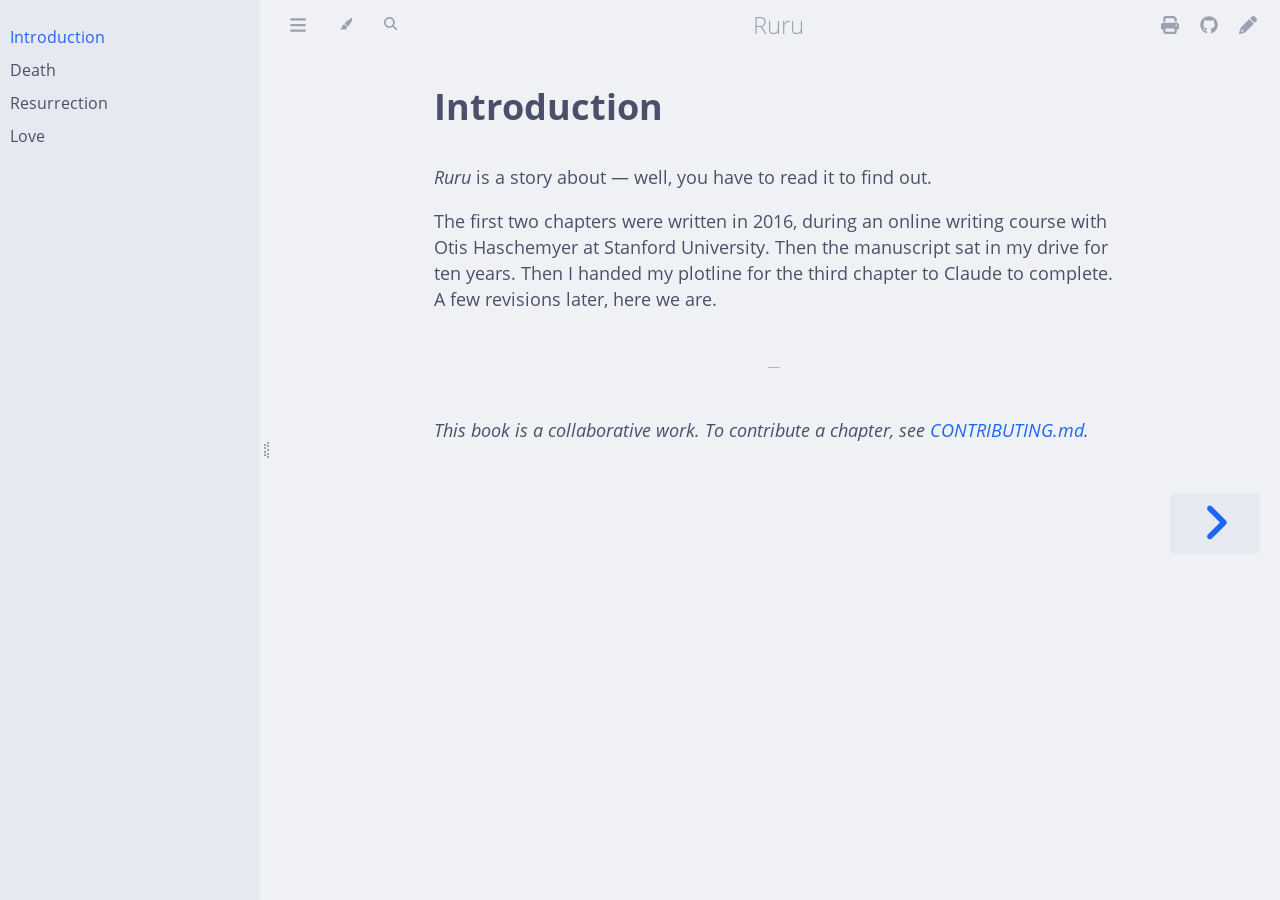
==== commit 72828563: "deploy: 58ba822fe3dcc851744ec70071ed17da1978df54" ====
--- a/index.html
+++ b/index.html
@@ -37,7 +37,7 @@
             const path_to_root = "";
             const default_light_theme = "latte";
             const default_dark_theme = "macchiato";
-            window.path_to_searchindex_js = "searchindex-35a33f25.js";
+            window.path_to_searchindex_js = "searchindex-57f15bfc.js";
         </script>
         <!-- Start loading toc.js asap -->
         <script src="toc-f40bea7d.js"></script>
@@ -184,7 +184,7 @@
                     <main>
                         <h1 id="introduction"><a class="header" href="#introduction">Introduction</a></h1>
 <p><em>Ruru</em> is a story about — well, you have to read it to find out.</p>
-<p>The first two volumes were written in 2016, during an online writing course with Otis Haschemyer at Stanford University. Then the manuscript sat in my drive for ten years. When I finally returned to it, I handed my plotline for the third chapter to Claude to complete. A few revisions later, here we are.</p>
+<p>The first two chapters were written in 2016, during an online writing course with Otis Haschemyer at Stanford University. Then the manuscript sat in my drive for ten years. Then I handed my plotline for the third chapter to Claude to complete. A few revisions later, here we are.</p>
 <hr>
 <p><em>This book is a collaborative work. To contribute a chapter, see <a href="https://github.com/qablet/ruru/blob/main/CONTRIBUTING.md">CONTRIBUTING.md</a>.</em></p>
 
